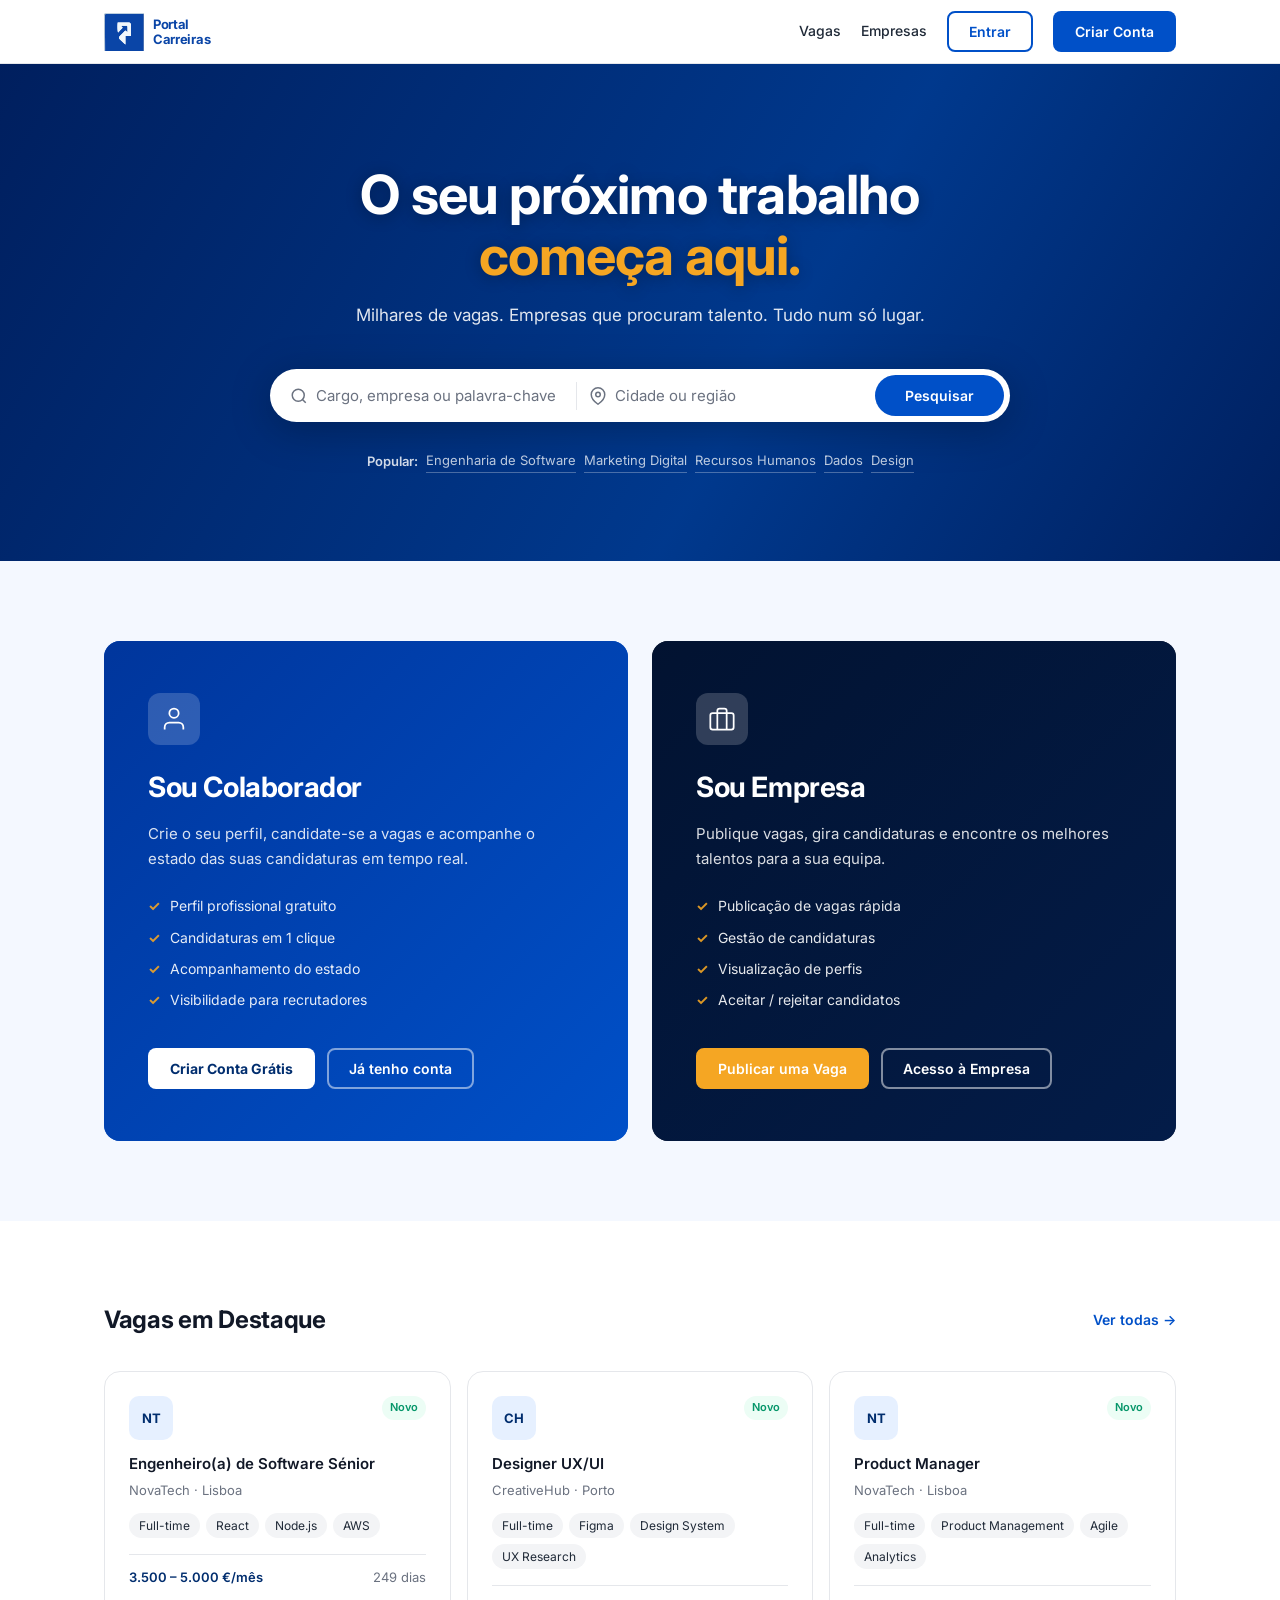
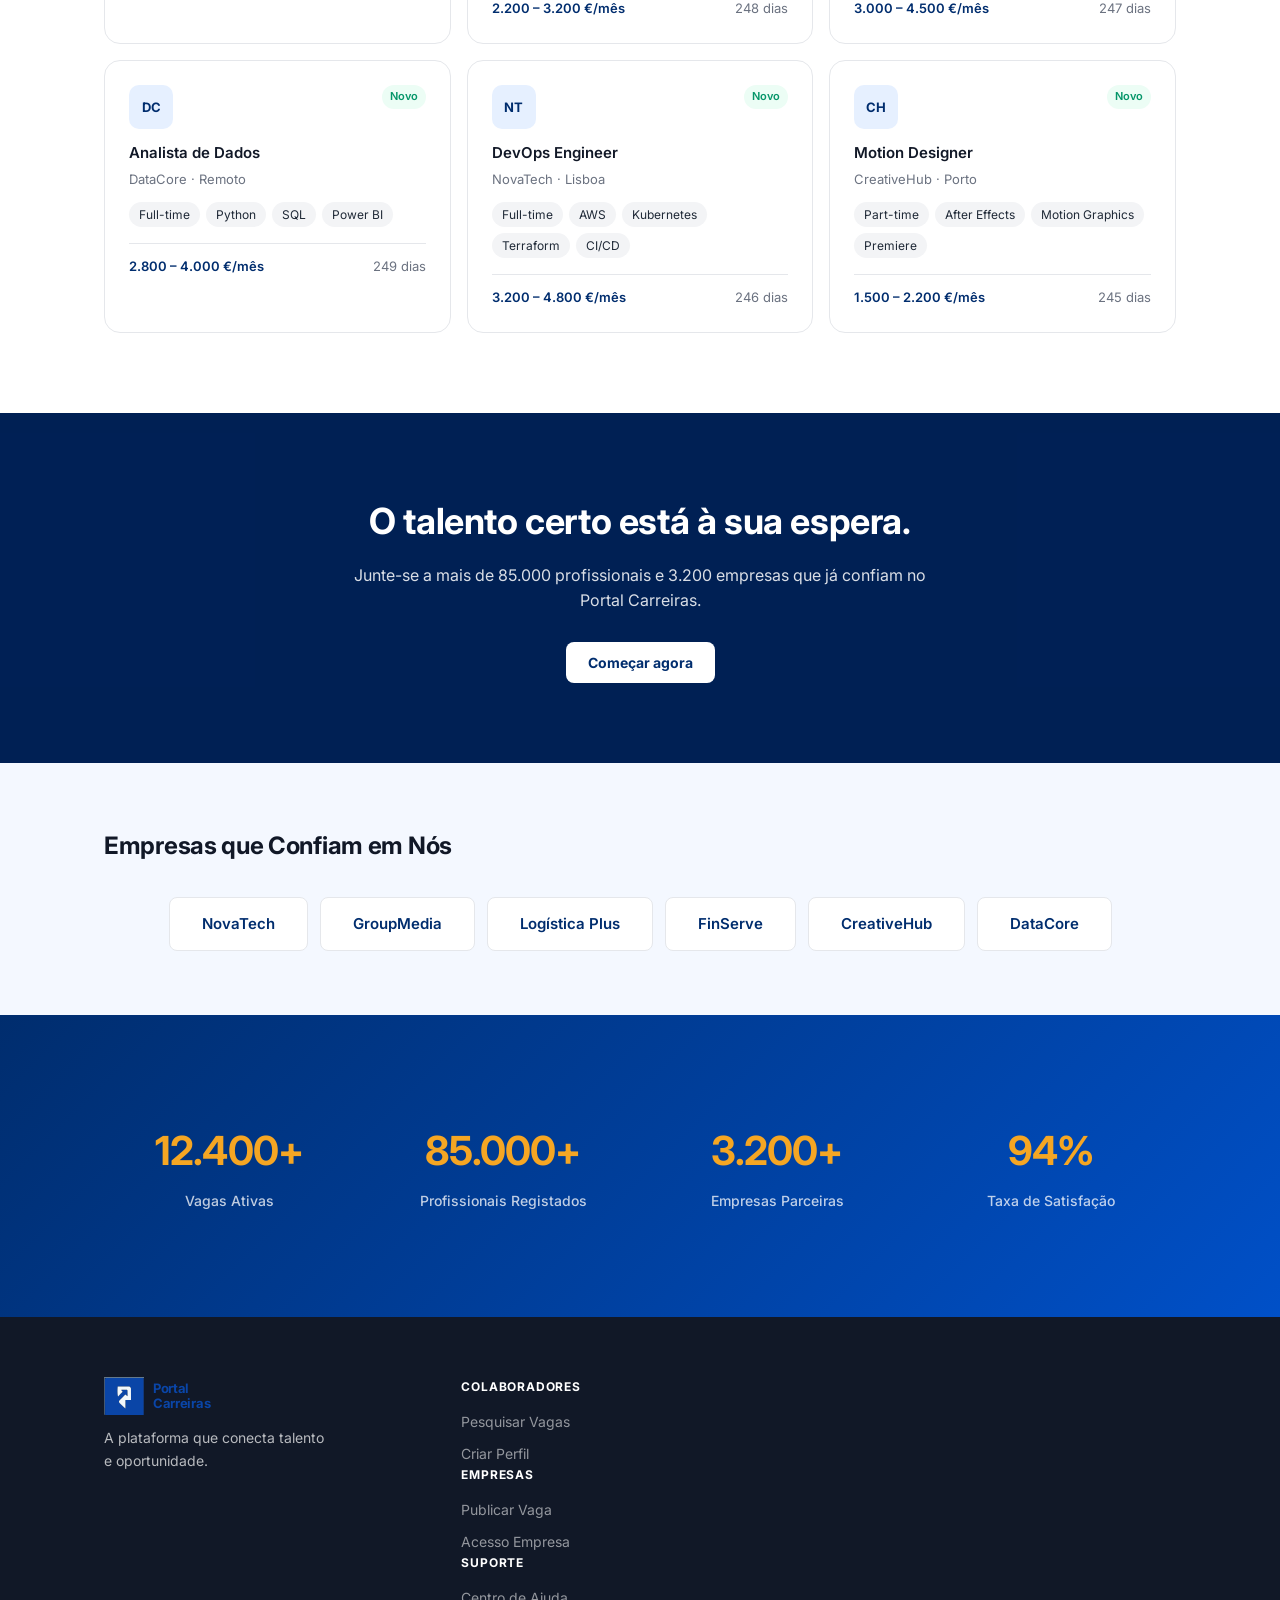
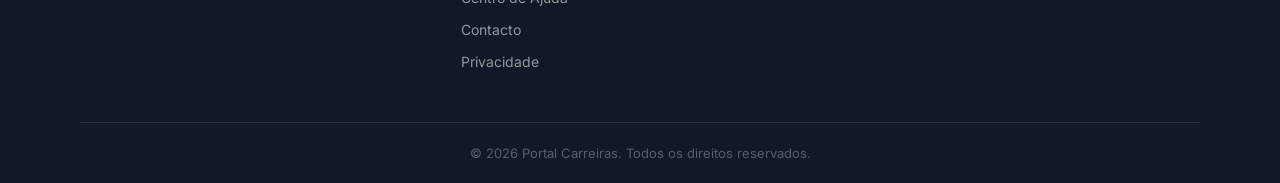
==== index.html @ 39b392de "Primeiro commit — Portal Carreiras Angola Site completo com páginas: index, colaborador, empresa, em" ====
<!DOCTYPE html>
<html lang="pt">
<head>
  <meta charset="UTF-8" />
  <meta name="viewport" content="width=device-width, initial-scale=1.0" />
  <title>Portal Carreiras — Encontre o seu próximo passo</title>
  <link rel="stylesheet" href="styles.css" />
  <link rel="preconnect" href="https://fonts.googleapis.com" />
  <link href="https://fonts.googleapis.com/css2?family=Inter:wght@300;400;500;600;700&display=swap" rel="stylesheet" />
</head>
<body>

  <!-- NAVBAR -->
  <header class="navbar">
    <div class="container navbar__inner">
      <a href="index.html" class="navbar__logo"><img src="logo-icon.svg" alt="Portal Carreiras" /><div class="navbar__logo-text"><span>Portal</span><span>Carreiras</span></div></a>
      <nav class="navbar__links">
        <a href="#vagas">Vagas</a>
        <a href="#empresas">Empresas</a>
        <button class="btn btn--ghost" onclick="openModal('colaborador','login')">Entrar</button>
        <button class="btn btn--primary" onclick="openModal('colaborador','register')">Criar Conta</button>
      </nav>
      <button class="navbar__burger" onclick="toggleMenu()" aria-label="Menu">
        <span></span><span></span><span></span>
      </button>
    </div>
  </header>

  <!-- HERO -->
  <section class="hero">
    <div class="container hero__inner">
      <h1 class="hero__title">O seu próximo trabalho<br><span>começa aqui.</span></h1>
      <p class="hero__subtitle">Milhares de vagas. Empresas que procuram talento. Tudo num só lugar.</p>
      <form class="search-bar" onsubmit="handleSearch(event)">
        <div class="search-bar__field">
          <svg class="search-bar__icon" viewBox="0 0 24 24" fill="none" stroke="currentColor" stroke-width="2"><circle cx="11" cy="11" r="8"/><line x1="21" y1="21" x2="16.65" y2="16.65"/></svg>
          <input type="text" placeholder="Cargo, empresa ou palavra-chave" id="searchQuery" />
        </div>
        <div class="search-bar__divider"></div>
        <div class="search-bar__field">
          <svg class="search-bar__icon" viewBox="0 0 24 24" fill="none" stroke="currentColor" stroke-width="2"><path d="M21 10c0 7-9 13-9 13s-9-6-9-13a9 9 0 0 1 18 0z"/><circle cx="12" cy="10" r="3"/></svg>
          <input type="text" placeholder="Cidade ou região" id="searchLocation" />
        </div>
        <button type="submit" class="btn btn--primary search-bar__btn">Pesquisar</button>
      </form>
      <div class="hero__tags">
        <span>Popular:</span>
        <a href="#" onclick="quickSearch('Engenharia de Software')">Engenharia de Software</a>
        <a href="#" onclick="quickSearch('Marketing Digital')">Marketing Digital</a>
        <a href="#" onclick="quickSearch('Recursos Humanos')">Recursos Humanos</a>
        <a href="#" onclick="quickSearch('Dados')">Dados</a>
        <a href="#" onclick="quickSearch('Design')">Design</a>
      </div>
    </div>
  </section>

  <!-- SPLIT CTA -->
  <section class="split-cta">
    <div class="container">
      <div class="split-cta__grid">
        <div class="split-cta__card split-cta__card--blue">
          <div class="split-cta__icon">
            <svg viewBox="0 0 24 24" fill="none" stroke="currentColor" stroke-width="1.5"><path d="M20 21v-2a4 4 0 0 0-4-4H8a4 4 0 0 0-4 4v2"/><circle cx="12" cy="7" r="4"/></svg>
          </div>
          <h2>Sou Colaborador</h2>
          <p>Crie o seu perfil, candidate-se a vagas e acompanhe o estado das suas candidaturas em tempo real.</p>
          <ul class="split-cta__list">
            <li>Perfil profissional gratuito</li>
            <li>Candidaturas em 1 clique</li>
            <li>Acompanhamento do estado</li>
            <li>Visibilidade para recrutadores</li>
          </ul>
          <div class="split-cta__actions">
            <button class="btn btn--white" onclick="openModal('colaborador','register')">Criar Conta Grátis</button>
            <button class="btn btn--ghost-white" onclick="openModal('colaborador','login')">Já tenho conta</button>
          </div>
        </div>
        <div class="split-cta__card split-cta__card--dark">
          <div class="split-cta__icon">
            <svg viewBox="0 0 24 24" fill="none" stroke="currentColor" stroke-width="1.5"><rect x="2" y="7" width="20" height="14" rx="2"/><path d="M16 21V5a2 2 0 0 0-2-2h-4a2 2 0 0 0-2 2v16"/></svg>
          </div>
          <h2>Sou Empresa</h2>
          <p>Publique vagas, gira candidaturas e encontre os melhores talentos para a sua equipa.</p>
          <ul class="split-cta__list">
            <li>Publicação de vagas rápida</li>
            <li>Gestão de candidaturas</li>
            <li>Visualização de perfis</li>
            <li>Aceitar / rejeitar candidatos</li>
          </ul>
          <div class="split-cta__actions">
            <button class="btn btn--yellow" onclick="openModal('empresa','register')">Publicar uma Vaga</button>
            <button class="btn btn--ghost-white" onclick="openModal('empresa','login')">Acesso à Empresa</button>
          </div>
        </div>
      </div>
    </div>
  </section>

  <!-- VAGAS EM DESTAQUE -->
  <section class="jobs-preview" id="vagas">
    <div class="container">
      <div class="section-header">
        <h2>Vagas em Destaque</h2>
        <a href="#" class="link-more" onclick="openModal('colaborador','login'); return false;">Ver todas →</a>
      </div>
      <div class="jobs-grid" id="jobsGrid"></div>
    </div>
  </section>

  <!-- BANNER -->
  <section class="banner">
    <div class="banner__inner">
      <h2>O talento certo está à sua espera.</h2>
      <p>Junte-se a mais de 85.000 profissionais e 3.200 empresas que já confiam no Portal Carreiras.</p>
      <button class="btn btn--white" onclick="openModal('colaborador','register')">Começar agora</button>
    </div>
  </section>

  <!-- EMPRESAS -->
  <section class="companies" id="empresas">
    <div class="container">
      <div class="section-header"><h2>Empresas que Confiam em Nós</h2></div>
      <div class="companies__logos">
        <div class="company-logo">NovaTech</div>
        <div class="company-logo">GroupMedia</div>
        <div class="company-logo">Logística Plus</div>
        <div class="company-logo">FinServe</div>
        <div class="company-logo">CreativeHub</div>
        <div class="company-logo">DataCore</div>
      </div>
    </div>
  </section>

  <!-- STATS -->
  <section class="stats">
    <div class="container stats__grid">
      <div class="stat"><span class="stat__number">12.400+</span><span class="stat__label">Vagas Ativas</span></div>
      <div class="stat"><span class="stat__number">85.000+</span><span class="stat__label">Profissionais Registados</span></div>
      <div class="stat"><span class="stat__number">3.200+</span><span class="stat__label">Empresas Parceiras</span></div>
      <div class="stat"><span class="stat__number">94%</span><span class="stat__label">Taxa de Satisfação</span></div>
    </div>
  </section>

  <!-- FOOTER -->
  <footer class="footer">
    <div class="container footer__inner">
      <div class="footer__brand">
        <a href="index.html" class="navbar__logo"><img src="logo-icon.svg" alt="Portal Carreiras" /><div class="navbar__logo-text"><span>Portal</span><span>Carreiras</span></div></a>
        <p>A plataforma que conecta talento e oportunidade.</p>
      </div>
      <div class="footer__links">
        <div>
          <h4>Colaboradores</h4>
          <a href="#" onclick="openModal('colaborador','login')">Pesquisar Vagas</a>
          <a href="#" onclick="openModal('colaborador','register')">Criar Perfil</a>
        </div>
        <div>
          <h4>Empresas</h4>
          <a href="#" onclick="openModal('empresa','register')">Publicar Vaga</a>
          <a href="#" onclick="openModal('empresa','login')">Acesso Empresa</a>
        </div>
        <div>
          <h4>Suporte</h4>
          <a href="#">Centro de Ajuda</a>
          <a href="#">Contacto</a>
          <a href="#">Privacidade</a>
        </div>
      </div>
    </div>
    <div class="footer__bottom">
      <p>© 2026 Portal Carreiras. Todos os direitos reservados.</p>
    </div>
  </footer>

  <!-- AUTH MODAL -->
  <div class="modal-overlay" id="modalOverlay" onclick="closeModal()">
    <div class="modal" id="modal" onclick="event.stopPropagation()">
      <button class="modal__close" onclick="closeModal()">
        <svg viewBox="0 0 24 24" fill="none" stroke="currentColor" stroke-width="2"><line x1="18" y1="6" x2="6" y2="18"/><line x1="6" y1="6" x2="18" y2="18"/></svg>
      </button>
      <div class="modal__header">
        <div class="modal__type-tabs">
          <button class="modal__type-tab active" id="tabColaborador" onclick="switchType('colaborador')">
            <svg viewBox="0 0 24 24" fill="none" stroke="currentColor" stroke-width="2"><path d="M20 21v-2a4 4 0 0 0-4-4H8a4 4 0 0 0-4 4v2"/><circle cx="12" cy="7" r="4"/></svg>Colaborador
          </button>
          <button class="modal__type-tab" id="tabEmpresa" onclick="switchType('empresa')">
            <svg viewBox="0 0 24 24" fill="none" stroke="currentColor" stroke-width="2"><rect x="2" y="7" width="20" height="14" rx="2"/><path d="M16 21V5a2 2 0 0 0-2-2h-4a2 2 0 0 0-2 2v16"/></svg>Empresa
          </button>
        </div>
        <div class="modal__action-tabs">
          <button class="modal__action-tab active" id="actionLogin" onclick="switchAction('login')">Entrar</button>
          <button class="modal__action-tab" id="actionRegister" onclick="switchAction('register')">Criar Conta</button>
        </div>
      </div>

      <!-- Login Form -->
      <form class="modal__form" id="loginForm" onsubmit="handleLogin(event)">
        <h3 id="loginTitle">Bem-vindo de volta</h3>
        <p class="modal__form-sub" id="loginSub">Entre na sua conta de colaborador</p>
        <div id="loginAlert"></div>
        <div class="demo-box" id="demoBox">
          <strong>Contas de demonstração</strong>
          <span id="demoCredentials"></span>
        </div>
        <div class="form-group"><label>Email</label><input type="email" id="loginEmail" placeholder="o.seu@email.com" required /></div>
        <div class="form-group"><label>Password</label><input type="password" id="loginPassword" placeholder="••••••••" required /></div>
        <div class="form-group form-group--row">
          <label class="checkbox-label"><input type="checkbox" /> Lembrar-me</label>
          <a href="#" class="link-small">Esqueci a password</a>
        </div>
        <button type="submit" class="btn btn--primary btn--full">Entrar</button>
        <p class="modal__switch">Não tem conta? <a href="#" onclick="switchAction('register')">Criar agora</a></p>
      </form>

      <!-- Register Form -->
      <form class="modal__form hidden" id="registerForm" onsubmit="handleRegister(event)">
        <h3 id="registerTitle">Criar Conta</h3>
        <p class="modal__form-sub" id="registerSub">Registe-se como colaborador</p>
        <div id="registerAlert"></div>
        <div id="colabFields">
          <div class="form-group form-group--half">
            <div><label>Nome</label><input type="text" id="regName" placeholder="Nome" required /></div>
            <div><label>Apelido</label><input type="text" id="regSurname" placeholder="Apelido" required /></div>
          </div>
          <div class="form-group"><label>Cargo / Área</label><input type="text" id="regRole" placeholder="ex: Engenheiro de Software" /></div>
        </div>
        <div id="empresaFields" class="hidden">
          <div class="form-group"><label>Nome da Empresa</label><input type="text" id="regCompanyName" placeholder="ex: Acme Lda." /></div>
          <div class="form-group">
            <label>Sector de Actividade</label>
            <select id="regSector"><option value="">Seleccionar...</option><option>Tecnologia</option><option>Saúde</option><option>Finanças</option><option>Retalho</option><option>Educação</option><option>Outro</option></select>
          </div>
        </div>
        <div class="form-group"><label>Email</label><input type="email" id="regEmail" placeholder="o.seu@email.com" required /></div>
        <div class="form-group"><label>Password</label><input type="password" id="regPassword" placeholder="Mínimo 8 caracteres" required minlength="8" /></div>
        <div class="form-group">
          <label class="checkbox-label"><input type="checkbox" id="regTerms" required /> Aceito os <a href="#">Termos de Uso</a> e a <a href="#">Política de Privacidade</a></label>
        </div>
        <button type="submit" class="btn btn--primary btn--full">Criar Conta</button>
        <p class="modal__switch">Já tem conta? <a href="#" onclick="switchAction('login')">Entrar</a></p>
      </form>
    </div>
  </div>

  <script src="app-data.js"></script>
  <script>
    'use strict';
    let currentType = 'colaborador';
    let currentAction = 'login';

    // Redirect if already logged in
    const _sess = getSession();
    if (_sess) {
      window.location.href = _sess.type === 'empresa' ? '/empresa.html' : '/colaborador.html';
    }

    function openModal(type, action) {
      currentType = type || 'colaborador';
      currentAction = action || 'login';
      renderModal();
      document.getElementById('modalOverlay').classList.add('active');
      document.body.style.overflow = 'hidden';
    }
    function closeModal() {
      document.getElementById('modalOverlay').classList.remove('active');
      document.body.style.overflow = '';
    }
    function renderModal() {
      document.getElementById('tabColaborador').classList.toggle('active', currentType === 'colaborador');
      document.getElementById('tabEmpresa').classList.toggle('active', currentType === 'empresa');
      document.getElementById('actionLogin').classList.toggle('active', currentAction === 'login');
      document.getElementById('actionRegister').classList.toggle('active', currentAction === 'register');
      document.getElementById('loginForm').classList.toggle('hidden', currentAction !== 'login');
      document.getElementById('registerForm').classList.toggle('hidden', currentAction !== 'register');
      document.getElementById('colabFields').classList.toggle('hidden', currentType !== 'colaborador');
      document.getElementById('empresaFields').classList.toggle('hidden', currentType !== 'empresa');
      document.getElementById('loginAlert').innerHTML = '';
      document.getElementById('registerAlert').innerHTML = '';
      const isEmpresa = currentType === 'empresa';
      document.getElementById('loginTitle').textContent    = isEmpresa ? 'Acesso Empresa' : 'Bem-vindo de volta';
      document.getElementById('loginSub').textContent      = isEmpresa ? 'Entre na conta da sua empresa' : 'Entre na sua conta de colaborador';
      document.getElementById('registerTitle').textContent = isEmpresa ? 'Registar Empresa' : 'Criar Conta';
      document.getElementById('registerSub').textContent   = isEmpresa ? 'Publique vagas e encontre talento' : 'Registe-se como colaborador';
      // Demo credentials
      document.getElementById('demoCredentials').innerHTML = isEmpresa
        ? '<br>📧 <code>rh@novatech.pt</code> &nbsp; 🔑 <code>demo123</code><br>📧 <code>rh@creativehub.pt</code> &nbsp; 🔑 <code>demo123</code>'
        : '<br>📧 <code>joao@email.com</code> &nbsp; 🔑 <code>demo123</code><br>📧 <code>ana@email.com</code> &nbsp; 🔑 <code>demo123</code>';
    }
    function switchType(t)   { currentType = t;   renderModal(); }
    function switchAction(a) { currentAction = a; renderModal(); }

    function handleLogin(e) {
      e.preventDefault();
      const email = document.getElementById('loginEmail').value.trim();
      const pass  = document.getElementById('loginPassword').value;
      const user  = loginUser(email, pass);
      if (!user) {
        document.getElementById('loginAlert').innerHTML = '<div class="alert alert--error">Email ou password incorrectos.</div>';
        return;
      }
      if (user.type !== currentType) {
        document.getElementById('loginAlert').innerHTML = `<div class="alert alert--error">Esta conta é do tipo "${user.type === 'empresa' ? 'Empresa' : 'Colaborador'}". Seleccione o tipo correcto.</div>`;
        return;
      }
      setSession(user);
      window.location.href = user.type === 'empresa' ? '/empresa.html' : '/colaborador.html';
    }

    function handleRegister(e) {
      e.preventDefault();
      const isEmpresa = currentType === 'empresa';
      const email = document.getElementById('regEmail').value.trim();
      const password = document.getElementById('regPassword').value;
      const data = isEmpresa
        ? { type: 'empresa', email, password, companyName: document.getElementById('regCompanyName').value.trim(), sector: document.getElementById('regSector').value, avatar: document.getElementById('regCompanyName').value.trim().slice(0,2).toUpperCase() || 'EM' }
        : { type: 'colaborador', email, password, name: document.getElementById('regName').value.trim(), surname: document.getElementById('regSurname').value.trim(), role: document.getElementById('regRole').value.trim(), skills: [], experience: [], education: [], avatar: (document.getElementById('regName').value[0] || '') + (document.getElementById('regSurname').value[0] || '') };
      const result = registerUser(data);
      if (result.error) {
        document.getElementById('registerAlert').innerHTML = `<div class="alert alert--error">${result.error}</div>`;
        return;
      }
      setSession(result.user);
      window.location.href = result.user.type === 'empresa' ? '/empresa.html' : '/colaborador.html';
    }

    function handleSearch(e) {
      e.preventDefault();
      document.getElementById('vagas').scrollIntoView({ behavior: 'smooth' });
    }
    function quickSearch(q) {
      document.getElementById('searchQuery').value = q;
      document.getElementById('vagas').scrollIntoView({ behavior: 'smooth' });
    }
    function toggleMenu() { document.querySelector('.navbar__links').classList.toggle('open'); }
    document.addEventListener('keydown', e => { if (e.key === 'Escape') closeModal(); });
    document.addEventListener('click', e => {
      const nav = document.querySelector('.navbar__links');
      const burger = document.querySelector('.navbar__burger');
      if (nav && nav.classList.contains('open') && !nav.contains(e.target) && !burger.contains(e.target)) nav.classList.remove('open');
    });

    // Render preview jobs on landing
    document.addEventListener('DOMContentLoaded', () => {
      const jobs = getJobs().slice(0, 6);
      const grid = document.getElementById('jobsGrid');
      grid.innerHTML = jobs.map(j => `
        <article class="job-card" onclick="openModal('colaborador','login')">
          <div class="job-card__top">
            <div class="job-card__logo">${j.companyAvatar}</div>
            <span class="job-card__badge badge--new">Novo</span>
          </div>
          <div class="job-card__title">${j.title}</div>
          <div class="job-card__company">${j.companyName} · ${j.location}</div>
          <div class="job-card__tags">
            <span class="job-card__tag">${j.type}</span>
            ${j.tags.map(t => `<span class="job-card__tag">${t}</span>`).join('')}
          </div>
          <div class="job-card__footer">
            <span class="job-card__salary">${j.salary}</span>
            <span>${daysAgo(j.posted)}</span>
          </div>
        </article>
      `).join('');
    });
  </script>
</body>
</html>
---- styles.css ----
/* ========================================
   PORTAL CARREIRAS — STYLES
   ======================================== */

*, *::before, *::after { box-sizing: border-box; margin: 0; padding: 0; }

:root {
  --blue-deep:  #002d6e;
  --blue:       #0050c8;
  --blue-mid:   #1a6ed4;
  --blue-light: #e6f0ff;
  --blue-pale:  #f4f8ff;
  --gold:       #c8860a;
  --gold-light: #f5a623;
  --dark:       #111827;
  --dark-2:     #1f2937;
  --gray:       #6b7280;
  --gray-2:     #9ca3af;
  --gray-light: #f3f4f6;
  --border:     #e5e7eb;
  --white:      #ffffff;
  --green:      #059669;
  --green-bg:   #ecfdf5;
  --red:        #dc2626;
  --red-bg:     #fef2f2;
  --orange:     #d97706;
  --orange-bg:  #fffbeb;
  --radius:     8px;
  --radius-lg:  16px;
  --shadow:     0 1px 3px rgba(0,0,0,.08);
  --shadow-md:  0 4px 16px rgba(0,0,0,.12);
  --shadow-lg:  0 24px 64px rgba(0,0,0,.18);
  --transition: 0.18s ease;
}

html { scroll-behavior: smooth; }

body {
  font-family: 'Inter', system-ui, -apple-system, sans-serif;
  font-size: 15px; color: var(--dark-2); background: var(--white); line-height: 1.6;
}

a { color: var(--blue); text-decoration: none; }
a:hover { text-decoration: underline; }
.container { max-width: 1120px; margin: 0 auto; padding: 0 24px; }

/* ---- BUTTONS ---- */
.btn {
  display: inline-flex; align-items: center; justify-content: center; gap: 6px;
  padding: 10px 20px; border-radius: var(--radius); font-size: 14px; font-weight: 600;
  font-family: inherit; cursor: pointer; border: 2px solid transparent;
  transition: background var(--transition), color var(--transition),
              border-color var(--transition), transform var(--transition), box-shadow var(--transition);
  white-space: nowrap;
}
.btn:hover { text-decoration: none; }
.btn:active { transform: scale(.98); }
.btn--primary   { background: var(--blue); color: var(--white); }
.btn--primary:hover { background: var(--blue-deep); box-shadow: 0 4px 12px rgba(0,80,200,.3); }
.btn--ghost     { background: transparent; color: var(--blue); border-color: var(--blue); }
.btn--ghost:hover { background: var(--blue-light); }
.btn--ghost-white { background: transparent; color: var(--white); border-color: rgba(255,255,255,.5); }
.btn--ghost-white:hover { background: rgba(255,255,255,.12); }
.btn--white     { background: var(--white); color: var(--blue-deep); font-weight: 700; }
.btn--white:hover { background: var(--blue-light); }
.btn--yellow    { background: var(--gold-light); color: var(--white); border-color: var(--gold-light); }
.btn--yellow:hover { background: var(--gold); border-color: var(--gold); }
.btn--danger    { background: var(--red-bg); color: var(--red); border-color: transparent; }
.btn--danger:hover { background: var(--red); color: var(--white); }
.btn--success   { background: var(--green-bg); color: var(--green); border-color: transparent; }
.btn--success:hover { background: var(--green); color: var(--white); }
.btn--sm        { padding: 7px 14px; font-size: 13px; }
.btn--full      { width: 100%; }

/* ---- AVATAR ---- */
.avatar {
  border-radius: 50%; background: var(--blue-light); color: var(--blue-deep);
  display: inline-flex; align-items: center; justify-content: center;
  font-weight: 700; flex-shrink: 0; letter-spacing: -.5px;
}
.avatar--lg { width: 64px; height: 64px; font-size: 22px; }
.avatar--company { border-radius: 12px; }

/* ---- STATUS BADGES ---- */
.status-badge {
  display: inline-flex; align-items: center; gap: 5px;
  font-size: 12px; font-weight: 600; padding: 4px 10px;
  border-radius: 20px; white-space: nowrap;
}
.status-badge::before { content: ''; width: 6px; height: 6px; border-radius: 50%; background: currentColor; opacity: .7; }
.status--pending  { background: var(--gray-light); color: var(--gray); }
.status--analysis { background: var(--blue-light); color: var(--blue); }
.status--accepted { background: var(--green-bg); color: var(--green); }
.status--rejected { background: var(--red-bg); color: var(--red); }

/* ---- NAVBAR ---- */
.navbar {
  position: sticky; top: 0; z-index: 100;
  background: rgba(255,255,255,.97); backdrop-filter: blur(8px);
  border-bottom: 1px solid var(--border); height: 64px;
}
.navbar__inner { display: flex; align-items: center; justify-content: space-between; height: 100%; }
.navbar__logo {
  display: flex; align-items: center; gap: 9px; text-decoration: none; flex-shrink: 0;
}
.navbar__logo img { height: 38px; width: auto; display: block; }
.navbar__logo-text { display: flex; flex-direction: column; line-height: 1.15; }
.navbar__logo-text span { font-size: 13px; font-weight: 700; color: #0A45A7; letter-spacing: -0.3px; }
.navbar__logo:hover { text-decoration: none; opacity: .85; }
.logo-dot { display: none; }
.navbar__links { display: flex; align-items: center; gap: 20px; }
.navbar__links a { font-size: 14px; font-weight: 500; color: var(--dark-2); }
.navbar__links a:hover { color: var(--blue); text-decoration: none; }
.navbar__user { display: flex; align-items: center; gap: 10px; }
.navbar__user-name { font-size: 14px; font-weight: 600; color: var(--dark); }
.navbar__burger { display: none; flex-direction: column; gap: 5px; background: none; border: none; cursor: pointer; padding: 4px; }
.navbar__burger span { display: block; width: 22px; height: 2px; background: var(--dark); border-radius: 2px; }

/* ---- HERO (landing) ---- */
.hero {
  position: relative; padding: 100px 0 88px; color: var(--white); overflow: hidden;
  background-color: var(--blue-deep);
  background-image: url('https://images.unsplash.com/photo-1497366216548-37526070297c?auto=format&fit=crop&w=1920&q=75');
  background-size: cover; background-position: center 40%;
}
.hero::before {
  content: ''; position: absolute; inset: 0;
  background: linear-gradient(120deg, rgba(0,29,92,.88) 0%, rgba(0,60,150,.78) 60%, rgba(0,29,92,.82) 100%);
}
.hero__inner { position: relative; z-index: 1; text-align: center; }
.hero__title { font-size: clamp(32px, 5vw, 54px); font-weight: 700; line-height: 1.13; letter-spacing: -.8px; margin-bottom: 16px; text-shadow: 0 2px 16px rgba(0,0,0,.3); }
.hero__title span { color: var(--gold-light); }
.hero__subtitle { font-size: 17px; opacity: .88; margin-bottom: 40px; }

/* ---- SEARCH BAR ---- */
.search-bar {
  display: flex; align-items: center; background: var(--white); border-radius: 50px;
  box-shadow: 0 8px 40px rgba(0,0,0,.25); max-width: 740px; margin: 0 auto 28px;
  overflow: hidden; padding: 6px 6px 6px 8px;
}
.search-bar__field { display: flex; align-items: center; flex: 1; padding: 0 12px; gap: 8px; }
.search-bar__field input { border: none; outline: none; font-size: 15px; font-family: inherit; color: var(--dark); width: 100%; background: transparent; }
.search-bar__field input::placeholder { color: var(--gray); }
.search-bar__icon { width: 18px; height: 18px; color: var(--gray); flex-shrink: 0; }
.search-bar__divider { width: 1px; height: 28px; background: var(--border); flex-shrink: 0; }
.search-bar__btn { border-radius: 40px; padding: 10px 28px; }
.hero__tags { display: flex; align-items: center; justify-content: center; flex-wrap: wrap; gap: 8px; font-size: 13px; opacity: .82; }
.hero__tags span { font-weight: 600; }
.hero__tags a { color: rgba(255,255,255,.9); border-bottom: 1px solid rgba(255,255,255,.35); padding-bottom: 1px; }
.hero__tags a:hover { text-decoration: none; border-color: white; opacity: 1; }

/* ---- SPLIT CTA ---- */
.split-cta { padding: 80px 0; background: var(--blue-pale); }
.split-cta__grid { display: grid; grid-template-columns: 1fr 1fr; gap: 24px; }
.split-cta__card {
  border-radius: var(--radius-lg); padding: 52px 44px; color: var(--white);
  position: relative; overflow: hidden; background-size: cover; background-position: center;
}
.split-cta__card--blue {
  background-image: url('https://images.unsplash.com/photo-1552664730-d307ca884978?auto=format&fit=crop&w=900&q=75');
  background-color: var(--blue);
}
.split-cta__card--blue::before {
  content: ''; position: absolute; inset: 0;
  background: linear-gradient(135deg, rgba(0,50,150,.88) 0%, rgba(0,80,200,.78) 100%);
}
.split-cta__card--dark {
  background-image: url('https://images.unsplash.com/photo-1486406146926-c627a92ad1ab?auto=format&fit=crop&w=900&q=75');
  background-color: var(--dark);
}
.split-cta__card--dark::before {
  content: ''; position: absolute; inset: 0;
  background: linear-gradient(135deg, rgba(0,18,50,.90) 0%, rgba(0,29,80,.82) 100%);
}
.split-cta__card > * { position: relative; z-index: 1; }
.split-cta__icon { width: 52px; height: 52px; background: rgba(255,255,255,.18); border-radius: 12px; display: flex; align-items: center; justify-content: center; margin-bottom: 20px; }
.split-cta__icon svg { width: 28px; height: 28px; }
.split-cta__card h2 { font-size: 28px; font-weight: 700; margin-bottom: 12px; letter-spacing: -.4px; }
.split-cta__card p { opacity: .85; margin-bottom: 24px; font-size: 15px; line-height: 1.65; }
.split-cta__list { list-style: none; margin-bottom: 36px; display: flex; flex-direction: column; gap: 9px; }
.split-cta__list li { font-size: 14px; opacity: .9; padding-left: 22px; position: relative; }
.split-cta__list li::before { content: '✓'; position: absolute; left: 0; font-weight: 700; color: var(--gold-light); }
.split-cta__actions { display: flex; gap: 12px; flex-wrap: wrap; }

/* ---- JOBS PREVIEW (landing) ---- */
.jobs-preview { padding: 80px 0; }
.section-header { display: flex; align-items: center; justify-content: space-between; margin-bottom: 32px; }
.section-header h2 { font-size: 24px; font-weight: 700; letter-spacing: -.3px; color: var(--dark); }
.link-more { font-size: 14px; font-weight: 600; color: var(--blue); }

/* ---- JOB CARDS ---- */
.jobs-grid { display: grid; grid-template-columns: repeat(auto-fill, minmax(320px, 1fr)); gap: 16px; }
.job-card {
  background: var(--white); border: 1px solid var(--border); border-radius: var(--radius-lg);
  padding: 24px; cursor: pointer;
  transition: box-shadow var(--transition), border-color var(--transition), transform var(--transition);
}
.job-card:hover { box-shadow: var(--shadow-md); border-color: var(--blue); transform: translateY(-2px); }
.job-card__top { display: flex; align-items: flex-start; justify-content: space-between; margin-bottom: 12px; }
.job-card__logo { width: 44px; height: 44px; border-radius: 10px; background: var(--blue-light); display: flex; align-items: center; justify-content: center; font-size: 13px; font-weight: 700; color: var(--blue-deep); flex-shrink: 0; }
.job-card__badge { font-size: 11px; font-weight: 600; padding: 3px 8px; border-radius: 20px; }
.badge--new  { background: var(--green-bg); color: var(--green); }
.badge--blue { background: var(--blue-light); color: var(--blue); }
.badge--applied { background: var(--green-bg); color: var(--green); font-size: 12px; padding: 4px 10px; }
.job-card__title { font-size: 15px; font-weight: 600; margin-bottom: 4px; color: var(--dark); }
.job-card__company { font-size: 13px; color: var(--gray); margin-bottom: 12px; }
.job-card__tags { display: flex; flex-wrap: wrap; gap: 6px; margin-bottom: 16px; }
.job-card__tag { font-size: 12px; padding: 3px 10px; border-radius: 20px; background: var(--gray-light); color: var(--dark-2); }
.job-card__footer { display: flex; align-items: center; justify-content: space-between; font-size: 13px; color: var(--gray); padding-top: 12px; border-top: 1px solid var(--border); }
.job-card__salary { font-weight: 600; color: var(--blue-deep); }

/* ---- BANNER ---- */
.banner {
  position: relative; padding: 80px 0; color: var(--white); overflow: hidden;
  background-color: var(--blue-deep);
  background-image: url('https://images.unsplash.com/photo-1521737604893-d14cc237f11d?auto=format&fit=crop&w=1920&q=75');
  background-size: cover; background-position: center 30%;
}
.banner::before { content: ''; position: absolute; inset: 0; background: rgba(0,29,80,.83); }
.banner__inner { position: relative; z-index: 1; text-align: center; max-width: 640px; margin: 0 auto; padding: 0 24px; }
.banner__inner h2 { font-size: clamp(24px, 4vw, 36px); font-weight: 700; margin-bottom: 12px; letter-spacing: -.4px; }
.banner__inner p { font-size: 16px; opacity: .85; margin-bottom: 28px; }

/* ---- COMPANIES ---- */
.companies { padding: 64px 0; background: var(--blue-pale); }
.companies__logos { display: flex; flex-wrap: wrap; gap: 12px; justify-content: center; }
.company-logo { background: var(--white); border: 1px solid var(--border); border-radius: var(--radius); padding: 14px 32px; font-weight: 600; font-size: 15px; color: var(--blue-deep); }

/* ---- STATS ---- */
.stats { padding: 80px 0; background: linear-gradient(135deg, var(--blue-deep) 0%, var(--blue) 100%); color: var(--white); }
.stats__grid { display: grid; grid-template-columns: repeat(4, 1fr); gap: 24px; text-align: center; }
.stat { padding: 24px; }
.stat__number { display: block; font-size: 40px; font-weight: 700; color: var(--gold-light); letter-spacing: -.8px; margin-bottom: 6px; }
.stat__label { font-size: 14px; color: rgba(255,255,255,.75); font-weight: 500; }

/* ---- FOOTER ---- */
.footer { background: var(--dark); color: rgba(255,255,255,.7); padding-top: 60px; }
.footer__inner { display: grid; grid-template-columns: 1.5fr 1fr 1fr 1fr; gap: 40px; padding-bottom: 48px; border-bottom: 1px solid rgba(255,255,255,.1); }
.footer__brand .navbar__logo { color: var(--white); margin-bottom: 12px; }
.footer__brand p { font-size: 14px; line-height: 1.6; max-width: 220px; }
.footer__links > div { display: flex; flex-direction: column; gap: 10px; }
.footer__links h4 { font-size: 12px; font-weight: 700; color: var(--white); text-transform: uppercase; letter-spacing: .8px; margin-bottom: 4px; }
.footer__links a { font-size: 14px; color: rgba(255,255,255,.55); transition: color var(--transition); }
.footer__links a:hover { color: var(--white); text-decoration: none; }
.footer__bottom { text-align: center; padding: 20px; font-size: 13px; color: rgba(255,255,255,.3); }

/* ---- DASHBOARD LAYOUT ---- */
.dash-body { background: var(--gray-light); min-height: 100vh; }
.dash-navbar { background: var(--white); border-bottom: 1px solid var(--border); height: 64px; position: sticky; top: 0; z-index: 100; }
.dash-navbar .container { display: flex; align-items: center; justify-content: space-between; height: 100%; gap: 24px; }
.dash-nav-links { display: flex; gap: 4px; }
.dash-nav-link {
  display: flex; align-items: center; gap: 6px; padding: 8px 14px;
  border-radius: var(--radius); font-size: 14px; font-weight: 500; color: var(--gray);
  cursor: pointer; border: none; background: none; font-family: inherit;
  transition: background var(--transition), color var(--transition);
  white-space: nowrap;
}
.dash-nav-link svg { width: 16px; height: 16px; flex-shrink: 0; }
.dash-nav-link:hover { background: var(--gray-light); color: var(--dark); text-decoration: none; }
.dash-nav-link.active { background: var(--blue-light); color: var(--blue); font-weight: 600; }

.dash-main { padding: 32px 0 64px; }
.dash-page { display: none; }
.dash-page.active { display: block; }

/* ---- PAGE HEADER ---- */
.page-header { margin-bottom: 28px; }
.page-header h1 { font-size: 22px; font-weight: 700; letter-spacing: -.3px; color: var(--dark); margin-bottom: 4px; }
.page-header p { font-size: 14px; color: var(--gray); }

/* ---- SEARCH / FILTER BAR (dashboard) ---- */
.filter-bar { display: flex; gap: 12px; margin-bottom: 24px; flex-wrap: wrap; }
.filter-bar input, .filter-bar select {
  padding: 9px 14px; border: 1.5px solid var(--border); border-radius: var(--radius);
  font-size: 14px; font-family: inherit; color: var(--dark); background: var(--white);
  outline: none; transition: border-color var(--transition);
}
.filter-bar input { flex: 1; min-width: 200px; }
.filter-bar select { min-width: 160px; }
.filter-bar input:focus, .filter-bar select:focus { border-color: var(--blue); }

/* ---- JOB DETAIL PANEL ---- */
.job-detail-layout { display: grid; grid-template-columns: 1fr 380px; gap: 24px; align-items: start; }
.job-detail-panel {
  background: var(--white); border: 1px solid var(--border); border-radius: var(--radius-lg);
  padding: 28px; position: sticky; top: 88px;
}
.job-detail-panel h2 { font-size: 18px; font-weight: 700; margin-bottom: 4px; }
.job-detail-panel .company { font-size: 14px; color: var(--gray); margin-bottom: 16px; }
.job-detail-panel .meta { display: flex; flex-wrap: wrap; gap: 8px; margin-bottom: 20px; }
.meta-chip { display: flex; align-items: center; gap: 5px; font-size: 13px; color: var(--gray); background: var(--gray-light); padding: 4px 10px; border-radius: 20px; }
.meta-chip svg { width: 13px; height: 13px; }
.job-detail-panel .salary-big { font-size: 20px; font-weight: 700; color: var(--blue-deep); margin-bottom: 20px; }
.job-detail-panel .description { font-size: 14px; color: var(--dark-2); line-height: 1.75; white-space: pre-line; margin-bottom: 24px; }
.job-detail-panel .tags { display: flex; flex-wrap: wrap; gap: 6px; margin-bottom: 24px; }
.job-detail-panel .tags span { font-size: 12px; padding: 4px 10px; border-radius: 20px; background: var(--blue-light); color: var(--blue); font-weight: 500; }
.no-detail { display: flex; flex-direction: column; align-items: center; justify-content: center; padding: 60px 24px; text-align: center; color: var(--gray); }
.no-detail svg { width: 48px; height: 48px; opacity: .3; margin-bottom: 12px; }
.no-detail p { font-size: 14px; }

/* ---- APPLICATIONS TABLE ---- */
.applications-list { display: flex; flex-direction: column; gap: 12px; }
.app-card {
  background: var(--white); border: 1px solid var(--border); border-radius: var(--radius-lg);
  padding: 20px 24px; display: flex; align-items: center; gap: 16px;
  transition: border-color var(--transition), box-shadow var(--transition);
}
.app-card:hover { border-color: var(--blue-mid); box-shadow: var(--shadow); }
.app-card__info { flex: 1; min-width: 0; }
.app-card__title { font-size: 15px; font-weight: 600; color: var(--dark); margin-bottom: 3px; white-space: nowrap; overflow: hidden; text-overflow: ellipsis; }
.app-card__company { font-size: 13px; color: var(--gray); margin-bottom: 6px; }
.app-card__meta { display: flex; align-items: center; gap: 12px; font-size: 12px; color: var(--gray-2); }
.app-card__note { font-size: 13px; color: var(--gray); font-style: italic; margin-top: 6px; }
.app-card__actions { display: flex; align-items: center; gap: 10px; flex-shrink: 0; }
.empty-state { text-align: center; padding: 64px 24px; color: var(--gray); }
.empty-state svg { width: 52px; height: 52px; opacity: .25; margin-bottom: 12px; }
.empty-state h3 { font-size: 16px; font-weight: 600; margin-bottom: 6px; color: var(--dark-2); }
.empty-state p { font-size: 14px; }

/* ---- EMPRESA: JOB MANAGEMENT ---- */
.jobs-list { display: flex; flex-direction: column; gap: 12px; }
.job-manage-card {
  background: var(--white); border: 1px solid var(--border); border-radius: var(--radius-lg);
  padding: 20px 24px; display: flex; align-items: center; gap: 16px;
  transition: border-color var(--transition);
}
.job-manage-card:hover { border-color: var(--blue-mid); }
.job-manage-card__info { flex: 1; min-width: 0; }
.job-manage-card__title { font-size: 15px; font-weight: 600; color: var(--dark); margin-bottom: 3px; }
.job-manage-card__meta { font-size: 13px; color: var(--gray); display: flex; gap: 12px; flex-wrap: wrap; margin-bottom: 6px; }
.job-manage-card__stats { font-size: 13px; color: var(--blue); font-weight: 600; }
.job-manage-card__actions { display: flex; gap: 8px; flex-shrink: 0; }

/* ---- EMPRESA: APPLICANTS LIST ---- */
.applicants-header { display: flex; align-items: center; gap: 12px; margin-bottom: 20px; }
.back-btn { display: flex; align-items: center; gap: 6px; font-size: 14px; font-weight: 500; color: var(--gray); cursor: pointer; background: none; border: none; font-family: inherit; transition: color var(--transition); padding: 0; }
.back-btn:hover { color: var(--blue); }
.back-btn svg { width: 16px; height: 16px; }
.applicant-card {
  background: var(--white); border: 1px solid var(--border); border-radius: var(--radius-lg);
  padding: 20px 24px; display: flex; align-items: center; gap: 16px; margin-bottom: 12px;
  transition: border-color var(--transition), box-shadow var(--transition);
}
.applicant-card:hover { border-color: var(--blue-mid); box-shadow: var(--shadow); }
.applicant-card__info { flex: 1; min-width: 0; }
.applicant-card__name { font-size: 15px; font-weight: 600; color: var(--dark); margin-bottom: 2px; }
.applicant-card__role { font-size: 13px; color: var(--gray); margin-bottom: 6px; }
.applicant-card__meta { font-size: 12px; color: var(--gray-2); }
.applicant-card__actions { display: flex; align-items: center; gap: 8px; flex-shrink: 0; flex-wrap: wrap; justify-content: flex-end; }
.status-select {
  padding: 6px 10px; border: 1.5px solid var(--border); border-radius: var(--radius);
  font-size: 13px; font-family: inherit; color: var(--dark); background: var(--white);
  outline: none; cursor: pointer; transition: border-color var(--transition);
}
.status-select:focus { border-color: var(--blue); }

/* ---- PUBLISH JOB FORM ---- */
.form-card { background: var(--white); border: 1px solid var(--border); border-radius: var(--radius-lg); padding: 32px; max-width: 720px; }
.form-card h2 { font-size: 18px; font-weight: 700; margin-bottom: 24px; }
.form-group { margin-bottom: 18px; }
.form-group label { display: block; font-size: 13px; font-weight: 600; margin-bottom: 6px; color: var(--dark-2); }
.form-group input[type="text"],
.form-group input[type="email"],
.form-group input[type="password"],
.form-group textarea,
.form-group select {
  width: 100%; padding: 10px 14px; border: 1.5px solid var(--border); border-radius: var(--radius);
  font-size: 14px; font-family: inherit; color: var(--dark); background: var(--white);
  outline: none; transition: border-color var(--transition), box-shadow var(--transition);
}
.form-group textarea { resize: vertical; min-height: 120px; }
.form-group input:focus,
.form-group textarea:focus,
.form-group select:focus { border-color: var(--blue); box-shadow: 0 0 0 3px rgba(0,80,200,.08); }
.form-group--half { display: grid; grid-template-columns: 1fr 1fr; gap: 16px; }
.form-group--half > div { margin-bottom: 0; }
.form-hint { font-size: 12px; color: var(--gray); margin-top: 4px; }
.form-group--row { display: flex; align-items: center; justify-content: space-between; }
.checkbox-label { display: flex !important; align-items: center; gap: 8px; font-weight: 400 !important; font-size: 13px !important; cursor: pointer; }
.checkbox-label input { width: auto; }
.link-small { font-size: 13px; }

/* ---- PROFILE MODAL ---- */
.modal-overlay {
  position: fixed; inset: 0; background: rgba(0,10,40,.55); backdrop-filter: blur(6px);
  display: flex; align-items: center; justify-content: center; z-index: 200; padding: 20px;
  opacity: 0; visibility: hidden; transition: opacity .2s, visibility .2s;
}
.modal-overlay.active { opacity: 1; visibility: visible; }
.modal {
  background: var(--white); border-radius: var(--radius-lg); width: 100%; max-width: 600px;
  max-height: 88vh; overflow-y: auto; position: relative; padding: 32px;
  transform: translateY(14px); transition: transform .22s cubic-bezier(.22,1,.36,1);
  box-shadow: var(--shadow-lg);
}
.modal-overlay.active .modal { transform: translateY(0); }
.modal__close { position: absolute; top: 16px; right: 16px; background: none; border: none; cursor: pointer; color: var(--gray); padding: 4px; border-radius: 6px; transition: var(--transition); }
.modal__close:hover { background: var(--gray-light); color: var(--dark); }
.modal__close svg { width: 20px; height: 20px; display: block; }

/* profile inside modal */
.profile-header { display: flex; align-items: center; gap: 16px; margin-bottom: 24px; padding-bottom: 24px; border-bottom: 1px solid var(--border); }
.profile-header__info h2 { font-size: 20px; font-weight: 700; margin-bottom: 3px; }
.profile-header__info .role { font-size: 14px; color: var(--gray); margin-bottom: 8px; }
.profile-header__info .meta { display: flex; gap: 12px; font-size: 13px; color: var(--gray-2); }
.profile-section { margin-bottom: 24px; }
.profile-section h3 { font-size: 13px; font-weight: 700; text-transform: uppercase; letter-spacing: .6px; color: var(--gray); margin-bottom: 12px; }
.profile-about { font-size: 14px; color: var(--dark-2); line-height: 1.7; }
.skills-list { display: flex; flex-wrap: wrap; gap: 6px; }
.skill-tag { font-size: 12px; padding: 4px 12px; border-radius: 20px; background: var(--blue-light); color: var(--blue); font-weight: 500; }
.exp-item { margin-bottom: 16px; }
.exp-item:last-child { margin-bottom: 0; }
.exp-item__title { font-size: 14px; font-weight: 600; color: var(--dark); margin-bottom: 2px; }
.exp-item__company { font-size: 13px; color: var(--blue); margin-bottom: 2px; }
.exp-item__period { font-size: 12px; color: var(--gray); margin-bottom: 4px; }
.exp-item__desc { font-size: 13px; color: var(--gray); line-height: 1.6; }
.profile-actions { display: flex; gap: 10px; padding-top: 20px; border-top: 1px solid var(--border); margin-top: 8px; }

/* ---- AUTH MODAL (landing) ---- */
.modal__header { margin-bottom: 28px; }
.modal__type-tabs { display: flex; gap: 8px; margin-bottom: 20px; }
.modal__type-tab {
  flex: 1; display: flex; align-items: center; justify-content: center; gap: 6px;
  padding: 10px; border: 2px solid var(--border); border-radius: var(--radius);
  background: none; cursor: pointer; font-size: 14px; font-weight: 600;
  font-family: inherit; color: var(--gray); transition: var(--transition);
}
.modal__type-tab svg { width: 16px; height: 16px; }
.modal__type-tab.active { border-color: var(--blue); color: var(--blue); background: var(--blue-light); }
.modal__type-tab:hover:not(.active) { border-color: #c0c0c0; color: var(--dark); }
.modal__action-tabs { display: flex; background: var(--gray-light); border-radius: var(--radius); padding: 4px; }
.modal__action-tab { flex: 1; padding: 8px; border: none; background: none; border-radius: 6px; font-size: 14px; font-weight: 600; font-family: inherit; color: var(--gray); cursor: pointer; transition: var(--transition); }
.modal__action-tab.active { background: var(--white); color: var(--dark); box-shadow: var(--shadow); }
.modal__form h3 { font-size: 20px; font-weight: 700; margin-bottom: 4px; letter-spacing: -.3px; }
.modal__form-sub { font-size: 14px; color: var(--gray); margin-bottom: 24px; }
.modal__switch { text-align: center; font-size: 13px; color: var(--gray); margin-top: 16px; }
.modal__success { text-align: center; padding: 16px 0 8px; }
.success-icon { width: 64px; height: 64px; background: var(--green-bg); border-radius: 50%; display: flex; align-items: center; justify-content: center; margin: 0 auto 20px; }
.success-icon svg { width: 30px; height: 30px; color: var(--green); }
.modal__success h3 { font-size: 22px; font-weight: 700; margin-bottom: 8px; }
.modal__success p { color: var(--gray); margin-bottom: 24px; font-size: 15px; }

/* ---- ALERTS ---- */
.alert { padding: 12px 16px; border-radius: var(--radius); font-size: 14px; margin-bottom: 16px; }
.alert--error { background: var(--red-bg); color: var(--red); border: 1px solid #fca5a5; }
.alert--success { background: var(--green-bg); color: var(--green); border: 1px solid #6ee7b7; }
.alert--info { background: var(--blue-light); color: var(--blue); border: 1px solid #93c5fd; }

/* demo credentials box */
.demo-box { background: var(--blue-pale); border: 1px solid #bfdbfe; border-radius: var(--radius); padding: 12px 16px; margin-bottom: 20px; font-size: 13px; color: var(--blue-deep); }
.demo-box strong { display: block; margin-bottom: 6px; font-size: 12px; text-transform: uppercase; letter-spacing: .5px; }
.demo-box code { background: rgba(0,80,200,.1); padding: 1px 5px; border-radius: 3px; font-family: monospace; }

/* ---- TOAST ---- */
.toast-container { position: fixed; bottom: 24px; right: 24px; z-index: 999; display: flex; flex-direction: column; gap: 8px; }
.toast {
  background: var(--dark); color: var(--white); padding: 12px 18px;
  border-radius: var(--radius); font-size: 13px; font-weight: 500;
  box-shadow: var(--shadow-md); animation: slideIn .2s ease;
  max-width: 320px;
}
.toast--success { background: var(--green); }
.toast--error   { background: var(--red); }
@keyframes slideIn { from { opacity: 0; transform: translateY(12px); } to { opacity: 1; transform: translateY(0); } }

/* ---- STARS ---- */
.star { font-size: 18px; color: var(--gold-light); line-height: 1; }
.star--interactive { cursor: pointer; transition: transform .1s; }
.star--interactive:hover { transform: scale(1.2); }
.stars-row { display: flex; gap: 2px; align-items: center; }
.rating-num { font-size: 13px; font-weight: 600; color: var(--dark); margin-left: 4px; }
.rating-count { font-size: 12px; color: var(--gray); margin-left: 4px; }

/* ---- REVIEWS ---- */
.review-card { background: var(--white); border: 1px solid var(--border); border-radius: var(--radius-lg); padding: 20px 24px; margin-bottom: 12px; }
.review-card__header { display: flex; align-items: flex-start; justify-content: space-between; margin-bottom: 8px; }
.review-card__title { font-size: 15px; font-weight: 600; color: var(--dark); margin-bottom: 4px; }
.review-card__meta { font-size: 12px; color: var(--gray); }
.review-card__body { font-size: 14px; color: var(--dark-2); line-height: 1.7; margin-top: 8px; }
.review-form { background: var(--blue-pale); border: 1px solid #bfdbfe; border-radius: var(--radius-lg); padding: 24px; margin-bottom: 24px; }
.review-form h3 { font-size: 15px; font-weight: 700; margin-bottom: 16px; }

/* ---- CHAT ---- */
.chat-container { display: flex; flex-direction: column; gap: 10px; padding: 16px 0; max-height: 360px; overflow-y: auto; }
.chat-bubble { max-width: 75%; padding: 10px 14px; border-radius: 16px; font-size: 14px; line-height: 1.5; }
.chat-bubble--in  { background: var(--gray-light); color: var(--dark); border-bottom-left-radius: 4px; align-self: flex-start; }
.chat-bubble--out { background: var(--blue); color: var(--white); border-bottom-right-radius: 4px; align-self: flex-end; }
.chat-bubble__meta { font-size: 11px; opacity: .6; margin-top: 4px; }
.chat-input-row { display: flex; gap: 8px; padding-top: 12px; border-top: 1px solid var(--border); }
.chat-input-row input { flex: 1; padding: 10px 14px; border: 1.5px solid var(--border); border-radius: 24px; font-size: 14px; font-family: inherit; outline: none; }
.chat-input-row input:focus { border-color: var(--blue); }
.chat-empty { text-align: center; padding: 32px; color: var(--gray); font-size: 14px; }
.unread-dot { width: 8px; height: 8px; border-radius: 50%; background: var(--red); display: inline-block; margin-left: 4px; vertical-align: middle; }

/* ---- INTERVIEWS ---- */
.interview-card { background: var(--blue-pale); border: 1px solid #bfdbfe; border-radius: var(--radius-lg); padding: 16px 20px; display: flex; align-items: center; gap: 14px; }
.interview-card__icon { width: 44px; height: 44px; background: var(--blue); border-radius: 10px; display: flex; align-items: center; justify-content: center; flex-shrink: 0; }
.interview-card__icon svg { width: 22px; height: 22px; color: white; }
.interview-card__info { flex: 1; }
.interview-card__title { font-size: 14px; font-weight: 600; color: var(--dark); margin-bottom: 3px; }
.interview-card__meta { font-size: 13px; color: var(--gray); }
.interview-card__actions { display: flex; gap: 8px; flex-shrink: 0; }
.status-badge--interview-pending  { background: var(--orange-bg); color: var(--orange); }
.status-badge--interview-confirmed{ background: var(--green-bg);  color: var(--green); }
.status-badge--interview-canceled { background: var(--red-bg);    color: var(--red); }

/* ---- ALERTS ---- */
.alert-item { background: var(--white); border: 1px solid var(--border); border-radius: var(--radius-lg); padding: 16px 20px; display: flex; align-items: center; gap: 14px; margin-bottom: 10px; }
.alert-item__info { flex: 1; }
.alert-item__query { font-size: 14px; font-weight: 600; color: var(--dark); margin-bottom: 2px; }
.alert-item__meta  { font-size: 12px; color: var(--gray); }
.alert-item__freq  { font-size: 12px; font-weight: 600; padding: 3px 10px; border-radius: 20px; background: var(--blue-light); color: var(--blue); }

/* ---- CHARTS (pure CSS) ---- */
.chart-bar-wrap { display: flex; flex-direction: column; gap: 10px; }
.chart-bar-row  { display: flex; align-items: center; gap: 10px; }
.chart-bar-label{ font-size: 13px; color: var(--dark-2); min-width: 120px; text-align: right; }
.chart-bar-track{ flex: 1; background: var(--gray-light); border-radius: 6px; height: 24px; overflow: hidden; }
.chart-bar-fill { height: 100%; border-radius: 6px; background: linear-gradient(90deg, var(--blue) 0%, var(--blue-mid) 100%); transition: width .6s ease; display: flex; align-items: center; padding-left: 8px; }
.chart-bar-val  { font-size: 12px; font-weight: 700; color: white; }
.chart-donut-wrap { display: flex; gap: 24px; align-items: center; flex-wrap: wrap; }
.chart-legend { display: flex; flex-direction: column; gap: 8px; }
.chart-legend-item { display: flex; align-items: center; gap: 8px; font-size: 13px; color: var(--dark-2); }
.chart-legend-dot { width: 10px; height: 10px; border-radius: 50%; flex-shrink: 0; }
.stat-row { display: grid; grid-template-columns: repeat(3, 1fr); gap: 12px; margin-bottom: 20px; }
.stat-mini { background: var(--white); border: 1px solid var(--border); border-radius: var(--radius); padding: 16px; text-align: center; }
.stat-mini__val { font-size: 28px; font-weight: 700; color: var(--blue); letter-spacing: -.5px; }
.stat-mini__label { font-size: 12px; color: var(--gray); margin-top: 2px; font-weight: 500; }

/* ---- SHARE BUTTONS ---- */
.share-row { display: flex; gap: 8px; flex-wrap: wrap; }
.share-btn { display: inline-flex; align-items: center; gap: 6px; padding: 7px 14px; border-radius: var(--radius); font-size: 13px; font-weight: 600; border: 1.5px solid var(--border); background: var(--white); cursor: pointer; transition: var(--transition); }
.share-btn:hover { border-color: var(--blue); color: var(--blue); }
.share-btn svg { width: 14px; height: 14px; }

/* ---- SCREENING QUESTIONS ---- */
.screening-card { background: var(--blue-pale); border: 1px solid #bfdbfe; border-radius: var(--radius-lg); padding: 20px; margin-bottom: 20px; }
.screening-card h4 { font-size: 14px; font-weight: 700; margin-bottom: 12px; color: var(--blue-deep); }
.screening-q { margin-bottom: 14px; }
.screening-q label { font-size: 13px; font-weight: 600; color: var(--dark); margin-bottom: 6px; display: block; }
.screening-q-answer { width: 100%; padding: 8px 12px; border: 1.5px solid var(--border); border-radius: var(--radius); font-size: 14px; font-family: inherit; outline: none; }
.screening-q-answer:focus { border-color: var(--blue); }
.screening-q-yesno { display: flex; gap: 12px; }
.screening-q-yesno label { display: flex; align-items: center; gap: 6px; font-size: 14px; font-weight: 400; cursor: pointer; }

/* ---- FEATURED JOB ---- */
.job-card--featured { border-color: var(--gold-light); background: linear-gradient(135deg, #fffbeb 0%, #fff 60%); }
.job-card--featured .featured-badge { display: inline-flex; align-items: center; gap: 4px; font-size: 11px; font-weight: 700; padding: 3px 8px; border-radius: 20px; background: var(--gold-light); color: white; }

/* ---- SALARY ESTIMATE ---- */
.salary-insight { background: var(--green-bg); border: 1px solid #6ee7b7; border-radius: var(--radius); padding: 10px 14px; font-size: 13px; color: #065f46; margin-bottom: 16px; }
.salary-insight strong { font-weight: 700; }

/* ---- COMPANY PUBLIC PAGE ---- */
.company-cover { height: 160px; border-radius: var(--radius-lg) var(--radius-lg) 0 0; position: relative; display: flex; align-items: flex-end; padding: 20px 28px; }
.company-cover__avatar { width: 72px; height: 72px; border-radius: 16px; border: 4px solid white; font-size: 24px; font-weight: 700; display: flex; align-items: center; justify-content: center; background: white; box-shadow: var(--shadow-md); flex-shrink: 0; }
.company-profile-card { background: var(--white); border: 1px solid var(--border); border-radius: var(--radius-lg); overflow: hidden; margin-bottom: 24px; }
.company-profile-card__body { padding: 20px 28px 28px; }
.company-profile-card__name { font-size: 22px; font-weight: 700; margin-bottom: 4px; }
.company-profile-card__sector { font-size: 14px; color: var(--gray); margin-bottom: 12px; }
.company-profile-card__meta { display: flex; flex-wrap: wrap; gap: 16px; font-size: 13px; color: var(--gray); margin-bottom: 16px; }
.company-profile-card__meta span { display: flex; align-items: center; gap: 5px; }
.company-tabs { display: flex; border-bottom: 2px solid var(--border); margin-bottom: 24px; gap: 0; }
.company-tab { padding: 12px 20px; font-size: 14px; font-weight: 500; color: var(--gray); cursor: pointer; border-bottom: 2px solid transparent; margin-bottom: -2px; transition: var(--transition); background: none; border-left: none; border-right: none; border-top: none; font-family: inherit; }
.company-tab.active { color: var(--blue); border-bottom-color: var(--blue); font-weight: 600; }
.company-tab:hover:not(.active) { color: var(--dark); }
.company-tabpage { display: none; }
.company-tabpage.active { display: block; }

/* ---- SEARCH HISTORY DROPDOWN ---- */
.search-history-wrap { position: relative; flex: 1; }
.search-history-dropdown { position: absolute; top: 100%; left: 0; right: 0; background: var(--white); border: 1px solid var(--border); border-radius: var(--radius); box-shadow: var(--shadow-md); z-index: 50; max-height: 200px; overflow-y: auto; }
.search-history-item { display: flex; align-items: center; gap: 8px; padding: 10px 14px; font-size: 14px; color: var(--dark-2); cursor: pointer; }
.search-history-item:hover { background: var(--gray-light); }
.search-history-item svg { width: 14px; height: 14px; color: var(--gray); flex-shrink: 0; }

/* ---- NOTIFICATION BANNER ---- */
.notif-banner { background: linear-gradient(135deg, var(--blue-deep) 0%, var(--blue) 100%); color: white; padding: 12px 20px; border-radius: var(--radius); margin-bottom: 20px; display: flex; align-items: center; gap: 12px; }
.notif-banner svg { width: 20px; height: 20px; flex-shrink: 0; }
.notif-banner p { flex: 1; font-size: 14px; }
.notif-banner button { background: rgba(255,255,255,.2); border: none; border-radius: 6px; color: white; padding: 4px 10px; font-size: 13px; cursor: pointer; }

/* ---- AVAILABILITY BADGE ---- */
.avail-badge { display: inline-flex; align-items: center; gap: 6px; font-size: 12px; font-weight: 600; padding: 4px 10px; border-radius: 20px; }
.avail-badge::before { content: ''; width: 7px; height: 7px; border-radius: 50%; display: inline-block; }
.avail--active   { background: #dcfce7; color: #15803d; }
.avail--active::before   { background: #22c55e; }
.avail--open     { background: #fef9c3; color: #854d0e; }
.avail--open::before     { background: #eab308; }
.avail--unavailable { background: var(--gray-light); color: var(--gray); }
.avail--unavailable::before { background: var(--gray-2); }

/* ---- KANBAN PIPELINE ---- */
.kanban-board { display: grid; grid-template-columns: repeat(5, 1fr); gap: 14px; overflow-x: auto; padding-bottom: 12px; }
.kanban-col { background: var(--gray-light); border-radius: var(--radius-lg); min-width: 180px; }
.kanban-col__header { padding: 12px 14px; border-bottom: 1px solid var(--border); display: flex; align-items: center; justify-content: space-between; }
.kanban-col__title { font-size: 12px; font-weight: 700; text-transform: uppercase; letter-spacing: .5px; }
.kanban-col__count { font-size: 12px; font-weight: 700; background: var(--white); border-radius: 20px; padding: 2px 8px; color: var(--dark); }
.kanban-col__body { padding: 10px; display: flex; flex-direction: column; gap: 8px; min-height: 200px; }
.kanban-card { background: var(--white); border: 1px solid var(--border); border-radius: var(--radius); padding: 12px; cursor: pointer; transition: var(--transition); }
.kanban-card:hover { border-color: var(--blue); box-shadow: var(--shadow); }
.kanban-card__name { font-size: 13px; font-weight: 700; color: var(--dark); margin-bottom: 4px; }
.kanban-card__role { font-size: 12px; color: var(--gray); margin-bottom: 6px; }
.kanban-card__date { font-size: 11px; color: var(--gray-2); }
.kanban-col--pendente .kanban-col__title   { color: #92400e; }
.kanban-col--analise  .kanban-col__title   { color: var(--blue); }
.kanban-col--entrevista .kanban-col__title { color: #7c3aed; }
.kanban-col--aceite   .kanban-col__title   { color: var(--green); }
.kanban-col--rejeitado .kanban-col__title  { color: var(--red); }

/* ---- CANDIDATE CARD (search) ---- */
.candidate-card { background: var(--white); border: 1px solid var(--border); border-radius: var(--radius-lg); padding: 20px; display: flex; align-items: flex-start; gap: 16px; margin-bottom: 12px; transition: var(--transition); }
.candidate-card:hover { border-color: var(--blue); }
.candidate-card__info { flex: 1; min-width: 0; }
.candidate-card__name { font-size: 16px; font-weight: 700; color: var(--dark); margin-bottom: 4px; }
.candidate-card__role { font-size: 13px; color: var(--blue); font-weight: 500; margin-bottom: 8px; }
.candidate-card__meta { font-size: 12px; color: var(--gray); display: flex; flex-wrap: wrap; gap: 10px; margin-bottom: 8px; }
.candidate-card__skills { display: flex; flex-wrap: wrap; gap: 5px; }

/* ---- NOTIFICATIONS PANEL ---- */
.notif-btn { position: relative; }
.notif-dot { position: absolute; top: 2px; right: 2px; width: 8px; height: 8px; background: #ef4444; border-radius: 50%; border: 1.5px solid var(--white); }
.notif-dropdown { position: absolute; top: calc(100% + 8px); right: 0; width: 340px; background: var(--white); border: 1px solid var(--border); border-radius: var(--radius-lg); box-shadow: var(--shadow-md); z-index: 200; overflow: hidden; }
.notif-dropdown__header { padding: 14px 16px; border-bottom: 1px solid var(--border); display: flex; align-items: center; justify-content: space-between; }
.notif-dropdown__title { font-size: 14px; font-weight: 700; color: var(--dark); }
.notif-item { padding: 12px 16px; border-bottom: 1px solid var(--border); cursor: pointer; transition: var(--transition); display: flex; gap: 12px; align-items: flex-start; }
.notif-item:last-child { border-bottom: none; }
.notif-item:hover { background: var(--gray-light); }
.notif-item--unread { background: var(--blue-pale); }
.notif-item--unread:hover { background: var(--blue-light); }
.notif-item__icon { width: 34px; height: 34px; border-radius: 50%; display: flex; align-items: center; justify-content: center; font-size: 15px; flex-shrink: 0; }
.notif-item__icon--status  { background: #dcfce7; }
.notif-item__icon--message { background: var(--blue-pale); }
.notif-item__icon--interview { background: #f3e8ff; }
.notif-item__icon--alert { background: var(--orange-bg); }
.notif-item__body { flex: 1; min-width: 0; }
.notif-item__title { font-size: 13px; font-weight: 700; color: var(--dark); margin-bottom: 2px; }
.notif-item__msg { font-size: 12px; color: var(--gray); line-height: 1.5; white-space: nowrap; overflow: hidden; text-overflow: ellipsis; }
.notif-item__date { font-size: 11px; color: var(--gray-2); margin-top: 3px; }
.notif-empty { padding: 24px; text-align: center; font-size: 13px; color: var(--gray); }

/* ---- Q&A ---- */
.qa-item { border: 1px solid var(--border); border-radius: var(--radius-lg); overflow: hidden; margin-bottom: 12px; }
.qa-item__question { padding: 16px 18px; display: flex; align-items: flex-start; gap: 12px; }
.qa-item__q-icon { font-size: 18px; flex-shrink: 0; line-height: 1.4; }
.qa-item__q-text { font-size: 14px; font-weight: 600; color: var(--dark); flex: 1; }
.qa-item__meta { font-size: 12px; color: var(--gray); margin-top: 3px; }
.qa-item__answer { padding: 14px 18px; background: var(--blue-pale); border-top: 1px solid var(--border); display: flex; gap: 12px; align-items: flex-start; }
.qa-item__a-icon { font-size: 18px; flex-shrink: 0; line-height: 1.4; }
.qa-item__a-text { font-size: 14px; color: var(--dark-2); line-height: 1.65; flex: 1; }
.qa-item__a-meta { font-size: 12px; color: var(--blue); margin-top: 4px; font-weight: 600; }
.qa-unanswered { background: var(--gray-light); border-top: 1px solid var(--border); padding: 10px 18px; font-size: 12px; color: var(--gray); font-style: italic; }

/* ---- SKILL TESTS ---- */
.test-card { background: var(--white); border: 1px solid var(--border); border-radius: var(--radius-lg); padding: 18px 20px; transition: var(--transition); }
.test-card:hover { border-color: var(--blue); }
.test-card__header { display: flex; align-items: flex-start; justify-content: space-between; margin-bottom: 8px; }
.test-card__name { font-size: 15px; font-weight: 700; color: var(--dark); }
.test-card__cat { font-size: 11px; font-weight: 700; text-transform: uppercase; letter-spacing: .5px; color: var(--blue); background: var(--blue-pale); padding: 3px 9px; border-radius: 20px; }
.test-card__meta { font-size: 12px; color: var(--gray); display: flex; gap: 12px; margin-bottom: 12px; }
.test-card__result { display: flex; align-items: center; gap: 10px; margin-bottom: 10px; }
.test-score-bar { flex: 1; height: 8px; background: var(--gray-light); border-radius: 4px; overflow: hidden; }
.test-score-fill { height: 100%; border-radius: 4px; background: var(--blue); }
.test-score-fill--pass { background: var(--green); }
.test-score-fill--fail { background: var(--red); }
.test-score-val { font-size: 13px; font-weight: 700; min-width: 36px; text-align: right; }
.test-badge { display: inline-flex; align-items: center; gap: 5px; font-size: 12px; font-weight: 600; padding: 4px 10px; border-radius: 20px; }
.test-badge--pass { background: #dcfce7; color: #15803d; }
.test-badge--fail { background: #fee2e2; color: #b91c1c; }
.tests-grid { display: grid; grid-template-columns: repeat(auto-fill, minmax(280px, 1fr)); gap: 16px; }

/* ---- EVENTS ---- */
.event-card { background: var(--white); border: 1px solid var(--border); border-radius: var(--radius-lg); padding: 20px; transition: var(--transition); display: flex; gap: 16px; align-items: flex-start; }
.event-card:hover { border-color: var(--blue); }
.event-card__date-box { background: var(--blue); color: white; border-radius: var(--radius); padding: 10px 14px; text-align: center; min-width: 56px; flex-shrink: 0; }
.event-card__day { font-size: 22px; font-weight: 800; line-height: 1; }
.event-card__month { font-size: 10px; font-weight: 700; text-transform: uppercase; letter-spacing: .5px; margin-top: 2px; }
.event-card__info { flex: 1; }
.event-card__title { font-size: 15px; font-weight: 700; color: var(--dark); margin-bottom: 6px; }
.event-card__meta { font-size: 12px; color: var(--gray); display: flex; flex-wrap: wrap; gap: 10px; margin-bottom: 8px; }
.event-card__desc { font-size: 13px; color: var(--dark-2); line-height: 1.6; }
.event-card__actions { display: flex; flex-direction: column; gap: 8px; align-items: flex-end; flex-shrink: 0; }

/* ---- JOB COMPARISON ---- */
.compare-btn { background: none; border: 1.5px dashed var(--border); border-radius: var(--radius); padding: 5px 10px; font-size: 12px; font-weight: 600; color: var(--gray); cursor: pointer; transition: var(--transition); }
.compare-btn:hover, .compare-btn.selected { border-color: var(--blue); color: var(--blue); background: var(--blue-pale); }
.compare-bar { position: fixed; bottom: 0; left: 0; right: 0; background: var(--blue-deep); color: white; padding: 14px 24px; display: flex; align-items: center; gap: 16px; z-index: 300; box-shadow: 0 -4px 20px rgba(0,0,0,.2); transform: translateY(100%); transition: transform .3s ease; }
.compare-bar.visible { transform: translateY(0); }
.compare-bar__label { font-size: 14px; font-weight: 600; }
.compare-bar__jobs { display: flex; gap: 8px; flex: 1; flex-wrap: wrap; }
.compare-bar__job-tag { background: rgba(255,255,255,.15); border-radius: var(--radius); padding: 5px 12px; font-size: 13px; display: flex; align-items: center; gap: 8px; }
.compare-bar__job-tag button { background: none; border: none; color: rgba(255,255,255,.7); cursor: pointer; font-size: 16px; line-height: 1; padding: 0 2px; }

.compare-table { width: 100%; border-collapse: collapse; }
.compare-table th, .compare-table td { padding: 12px 16px; text-align: left; border-bottom: 1px solid var(--border); font-size: 13px; }
.compare-table th { font-size: 11px; font-weight: 700; text-transform: uppercase; letter-spacing: .5px; color: var(--gray); background: var(--gray-light); }
.compare-table tr:last-child td { border-bottom: none; }
.compare-table .job-col { font-weight: 700; color: var(--blue); }

/* ---- SALARY CALCULATOR ---- */
.salary-calc { background: var(--white); border: 1px solid var(--border); border-radius: var(--radius-lg); overflow: hidden; }
.salary-calc__header { background: var(--blue-deep); color: white; padding: 24px 28px; }
.salary-calc__header h2 { font-size: 20px; font-weight: 700; margin-bottom: 4px; }
.salary-calc__header p { font-size: 14px; opacity: .8; }
.salary-calc__form { padding: 24px 28px; background: var(--gray-light); border-bottom: 1px solid var(--border); display: grid; grid-template-columns: 1fr 1fr auto; gap: 14px; align-items: end; }
.salary-calc__result { padding: 28px; }
.salary-range { display: grid; grid-template-columns: repeat(3, 1fr); gap: 20px; margin-bottom: 24px; }
.salary-level { text-align: center; padding: 20px; border-radius: var(--radius-lg); border: 1px solid var(--border); }
.salary-level--junior { background: #f0fdf4; border-color: #bbf7d0; }
.salary-level--pleno  { background: var(--blue-pale); border-color: #bfdbfe; }
.salary-level--senior { background: #fdf4ff; border-color: #e9d5ff; }
.salary-level__label { font-size: 11px; font-weight: 700; text-transform: uppercase; letter-spacing: .5px; color: var(--gray); margin-bottom: 10px; }
.salary-level__range { font-size: 20px; font-weight: 800; color: var(--dark); letter-spacing: -.3px; margin-bottom: 6px; }
.salary-level__sub { font-size: 12px; color: var(--gray); }
.salary-bar-section { margin-top: 16px; }
.salary-bar-row { display: flex; align-items: center; gap: 12px; margin-bottom: 10px; }
.salary-bar-label { font-size: 12px; font-weight: 600; color: var(--dark); min-width: 70px; }
.salary-bar-track { flex: 1; height: 12px; background: var(--gray-light); border-radius: 6px; overflow: hidden; }
.salary-bar-fill { height: 100%; border-radius: 6px; }
.salary-bar-fill--junior { background: #4ade80; }
.salary-bar-fill--pleno  { background: var(--blue); }
.salary-bar-fill--senior { background: #a855f7; }
.salary-bar-val { font-size: 12px; font-weight: 700; color: var(--dark-2); min-width: 120px; }

/* ---- JOB CLOSED STATE ---- */
.app-card--closed { border-color: #e5e7eb; background: #fafafa; }
.job-closed-banner {
  width: 100%; display: flex; align-items: center; gap: 8px;
  background: #fff7ed; border: 1px solid #fed7aa; border-radius: 8px;
  padding: 8px 12px; font-size: 13px; color: #92400e;
}
.job-closed-tag {
  display: inline-block; font-size: 11px; font-weight: 600;
  background: #f3f4f6; color: #6b7280; border-radius: 4px;
  padding: 1px 7px; margin-left: 6px; vertical-align: middle;
}

/* ---- REPORT FILTERS ---- */
.report-filters { background: var(--white); border: 1px solid var(--border); border-radius: 12px; padding: 16px 20px; margin-bottom: 24px; }
.report-filters__row { display: flex; align-items: flex-end; gap: 12px; flex-wrap: wrap; }
.filter-group { display: flex; flex-direction: column; gap: 5px; }
.filter-group label { font-size: 11px; font-weight: 700; color: var(--dark-2); text-transform: uppercase; letter-spacing: .4px; }
.filter-group input[type="date"],
.filter-group select { font-size: 13px; padding: 8px 10px; border: 1px solid var(--border); border-radius: 8px; background: var(--bg); color: var(--dark); min-width: 120px; outline: none; }
.filter-group input[type="date"]:focus,
.filter-group select:focus { border-color: var(--blue); }
.filter-group--wide select { min-width: 210px; }
.filter-group--actions { flex-direction: row; align-items: flex-end; gap: 8px; margin-left: auto; }

/* ---- UTILS ---- */
.hidden { display: none !important; }
.divider { height: 1px; background: var(--border); margin: 20px 0; }

/* ---- RESPONSIVE ---- */
@media (max-width: 900px) {
  .split-cta__grid { grid-template-columns: 1fr; }
  .stats__grid { grid-template-columns: repeat(2, 1fr); }
  .footer__inner { grid-template-columns: 1fr 1fr; }
  .job-detail-layout { grid-template-columns: 1fr; }
  .job-detail-panel { position: static; }
}
@media (max-width: 640px) {
  .navbar__links { display: none; }
  .navbar__links.open { display: flex; flex-direction: column; position: absolute; top: 64px; left: 0; right: 0; background: var(--white); padding: 20px 24px; border-bottom: 1px solid var(--border); gap: 12px; box-shadow: var(--shadow-md); }
  .navbar__burger { display: flex; }
  .hero { padding: 60px 0 64px; }
  .search-bar { flex-direction: column; border-radius: var(--radius-lg); padding: 12px; gap: 8px; }
  .search-bar__divider { width: 100%; height: 1px; }
  .search-bar__field { padding: 4px 8px; }
  .search-bar__btn { width: 100%; border-radius: var(--radius); }
  .split-cta__card { padding: 36px 28px; }
  .stats__grid { grid-template-columns: repeat(2, 1fr); }
  .footer__inner { grid-template-columns: 1fr; gap: 28px; }
  .modal { padding: 24px 20px; }
  .form-group--half { grid-template-columns: 1fr; }
  .app-card { flex-wrap: wrap; }
  .applicant-card { flex-wrap: wrap; }
  .applicant-card__actions { width: 100%; }
  .job-manage-card { flex-wrap: wrap; }
  .dash-nav-links { overflow-x: auto; }
}
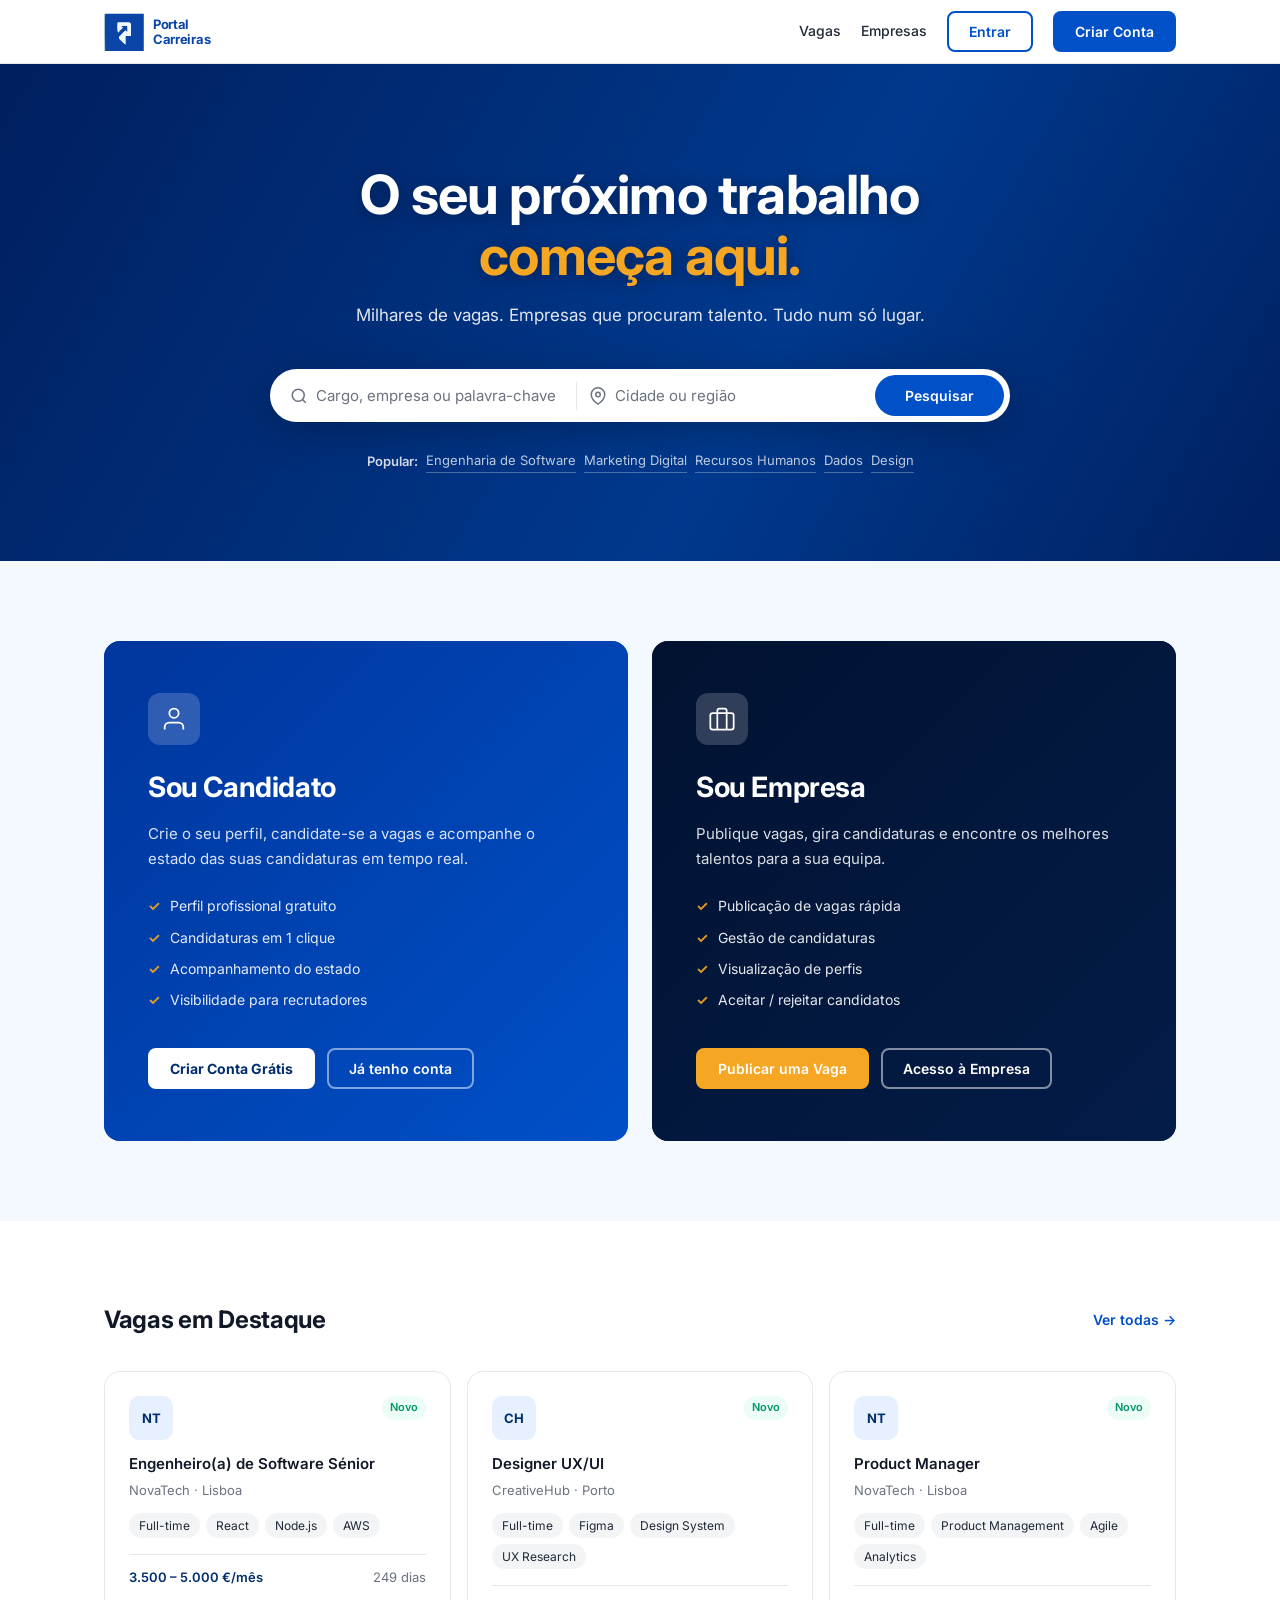
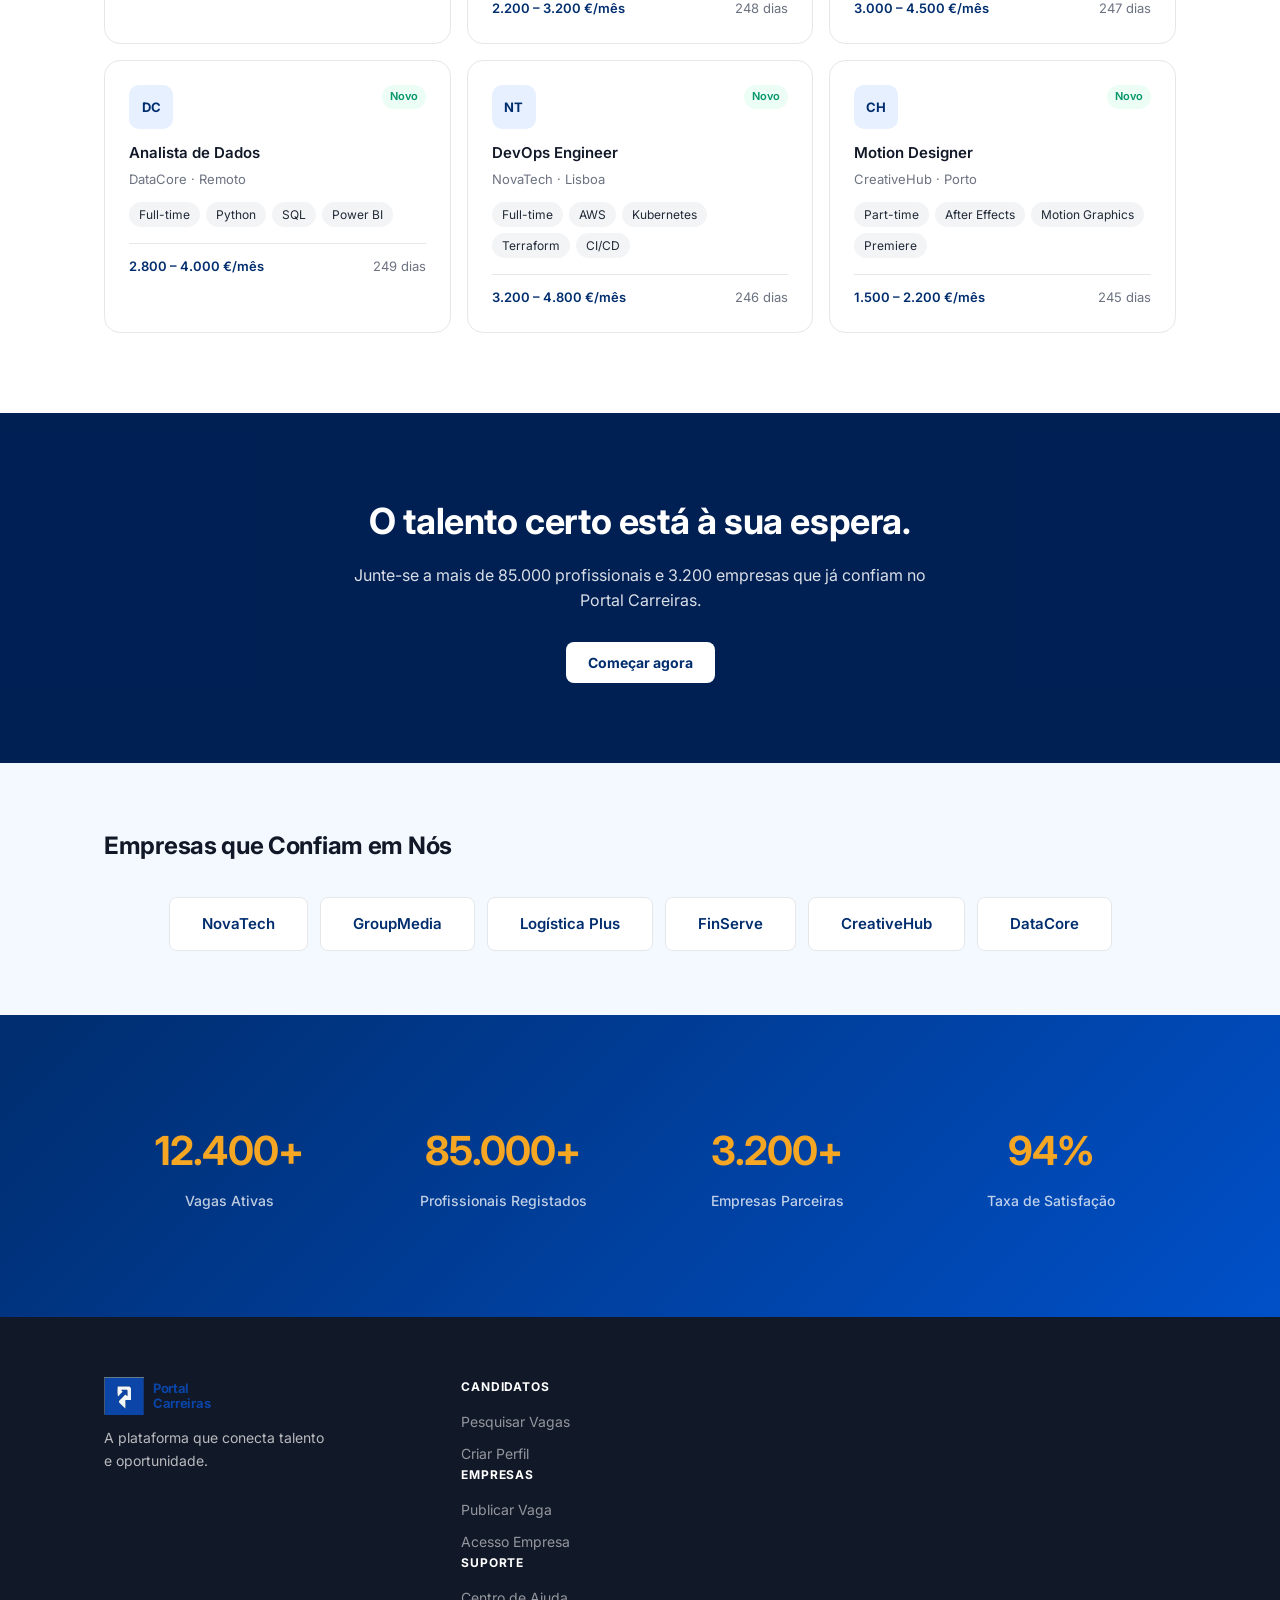
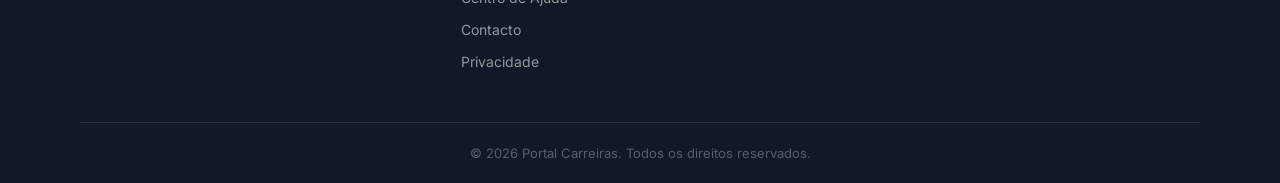
==== commit 06c991ec: "Texto: substituir 'colaborador' por 'candidato' em todo o texto visível" ====
--- a/index.html
+++ b/index.html
@@ -62,7 +62,7 @@
           <div class="split-cta__icon">
             <svg viewBox="0 0 24 24" fill="none" stroke="currentColor" stroke-width="1.5"><path d="M20 21v-2a4 4 0 0 0-4-4H8a4 4 0 0 0-4 4v2"/><circle cx="12" cy="7" r="4"/></svg>
           </div>
-          <h2>Sou Colaborador</h2>
+          <h2>Sou Candidato</h2>
           <p>Crie o seu perfil, candidate-se a vagas e acompanhe o estado das suas candidaturas em tempo real.</p>
           <ul class="split-cta__list">
             <li>Perfil profissional gratuito</li>
@@ -150,7 +150,7 @@
       </div>
       <div class="footer__links">
         <div>
-          <h4>Colaboradores</h4>
+          <h4>Candidatos</h4>
           <a href="#" onclick="openModal('colaborador','login')">Pesquisar Vagas</a>
           <a href="#" onclick="openModal('colaborador','register')">Criar Perfil</a>
         </div>
@@ -181,7 +181,7 @@
       <div class="modal__header">
         <div class="modal__type-tabs">
           <button class="modal__type-tab active" id="tabColaborador" onclick="switchType('colaborador')">
-            <svg viewBox="0 0 24 24" fill="none" stroke="currentColor" stroke-width="2"><path d="M20 21v-2a4 4 0 0 0-4-4H8a4 4 0 0 0-4 4v2"/><circle cx="12" cy="7" r="4"/></svg>Colaborador
+            <svg viewBox="0 0 24 24" fill="none" stroke="currentColor" stroke-width="2"><path d="M20 21v-2a4 4 0 0 0-4-4H8a4 4 0 0 0-4 4v2"/><circle cx="12" cy="7" r="4"/></svg>Candidato
           </button>
           <button class="modal__type-tab" id="tabEmpresa" onclick="switchType('empresa')">
             <svg viewBox="0 0 24 24" fill="none" stroke="currentColor" stroke-width="2"><rect x="2" y="7" width="20" height="14" rx="2"/><path d="M16 21V5a2 2 0 0 0-2-2h-4a2 2 0 0 0-2 2v16"/></svg>Empresa
@@ -196,7 +196,7 @@
       <!-- Login Form -->
       <form class="modal__form" id="loginForm" onsubmit="handleLogin(event)">
         <h3 id="loginTitle">Bem-vindo de volta</h3>
-        <p class="modal__form-sub" id="loginSub">Entre na sua conta de colaborador</p>
+        <p class="modal__form-sub" id="loginSub">Entre na sua conta de candidato</p>
         <div id="loginAlert"></div>
         <div class="demo-box" id="demoBox">
           <strong>Contas de demonstração</strong>
@@ -213,14 +213,14 @@
       </form>
 
       <!-- Register Form -->
-      <form class="modal__form hidden" id="registerForm" onsubmit="handleRegister(event)">
+      <form class="modal__form hidden" id="registerForm" onsubmit="handleRegister(event)" novalidate>
         <h3 id="registerTitle">Criar Conta</h3>
-        <p class="modal__form-sub" id="registerSub">Registe-se como colaborador</p>
+        <p class="modal__form-sub" id="registerSub">Registe-se como candidato</p>
         <div id="registerAlert"></div>
         <div id="colabFields">
           <div class="form-group form-group--half">
-            <div><label>Nome</label><input type="text" id="regName" placeholder="Nome" required /></div>
-            <div><label>Apelido</label><input type="text" id="regSurname" placeholder="Apelido" required /></div>
+            <div><label>Nome</label><input type="text" id="regName" placeholder="Nome" /></div>
+            <div><label>Apelido</label><input type="text" id="regSurname" placeholder="Apelido" /></div>
           </div>
           <div class="form-group"><label>Cargo / Área</label><input type="text" id="regRole" placeholder="ex: Engenheiro de Software" /></div>
         </div>
@@ -251,7 +251,7 @@
     // Redirect if already logged in
     const _sess = getSession();
     if (_sess) {
-      window.location.href = _sess.type === 'empresa' ? '/empresa.html' : '/colaborador.html';
+      goTo(_sess.type === 'empresa' ? 'empresa.html' : 'colaborador.html');
     }
 
     function openModal(type, action) {
@@ -278,9 +278,9 @@
       document.getElementById('registerAlert').innerHTML = '';
       const isEmpresa = currentType === 'empresa';
       document.getElementById('loginTitle').textContent    = isEmpresa ? 'Acesso Empresa' : 'Bem-vindo de volta';
-      document.getElementById('loginSub').textContent      = isEmpresa ? 'Entre na conta da sua empresa' : 'Entre na sua conta de colaborador';
+      document.getElementById('loginSub').textContent      = isEmpresa ? 'Entre na conta da sua empresa' : 'Entre na sua conta de candidato';
       document.getElementById('registerTitle').textContent = isEmpresa ? 'Registar Empresa' : 'Criar Conta';
-      document.getElementById('registerSub').textContent   = isEmpresa ? 'Publique vagas e encontre talento' : 'Registe-se como colaborador';
+      document.getElementById('registerSub').textContent   = isEmpresa ? 'Publique vagas e encontre talento' : 'Registe-se como candidato';
       // Demo credentials
       document.getElementById('demoCredentials').innerHTML = isEmpresa
         ? '<br>📧 <code>rh@novatech.pt</code> &nbsp; 🔑 <code>demo123</code><br>📧 <code>rh@creativehub.pt</code> &nbsp; 🔑 <code>demo123</code>'
@@ -299,28 +299,45 @@
         return;
       }
       if (user.type !== currentType) {
-        document.getElementById('loginAlert').innerHTML = `<div class="alert alert--error">Esta conta é do tipo "${user.type === 'empresa' ? 'Empresa' : 'Colaborador'}". Seleccione o tipo correcto.</div>`;
+        document.getElementById('loginAlert').innerHTML = `<div class="alert alert--error">Esta conta é do tipo "${user.type === 'empresa' ? 'Empresa' : 'Candidato'}". Seleccione o tipo correcto.</div>`;
         return;
       }
       setSession(user);
-      window.location.href = user.type === 'empresa' ? '/empresa.html' : '/colaborador.html';
+      goTo(user.type === 'empresa' ? 'empresa.html' : 'colaborador.html');
     }
 
     function handleRegister(e) {
       e.preventDefault();
       const isEmpresa = currentType === 'empresa';
-      const email = document.getElementById('regEmail').value.trim();
+      const email    = document.getElementById('regEmail').value.trim();
       const password = document.getElementById('regPassword').value;
+      const terms    = document.getElementById('regTerms').checked;
+      const alertEl  = document.getElementById('registerAlert');
+
+      // Validação manual
+      if (isEmpresa) {
+        const companyName = document.getElementById('regCompanyName').value.trim();
+        if (!companyName) { alertEl.innerHTML = '<div class="alert alert--error">Indique o nome da empresa.</div>'; return; }
+      } else {
+        const name    = document.getElementById('regName').value.trim();
+        const surname = document.getElementById('regSurname').value.trim();
+        if (!name || !surname) { alertEl.innerHTML = '<div class="alert alert--error">Indique o nome e apelido.</div>'; return; }
+      }
+      if (!email)              { alertEl.innerHTML = '<div class="alert alert--error">Indique o seu email.</div>'; return; }
+      if (password.length < 8) { alertEl.innerHTML = '<div class="alert alert--error">A password deve ter pelo menos 8 caracteres.</div>'; return; }
+      if (!terms)              { alertEl.innerHTML = '<div class="alert alert--error">Deve aceitar os Termos de Uso para continuar.</div>'; return; }
+
       const data = isEmpresa
         ? { type: 'empresa', email, password, companyName: document.getElementById('regCompanyName').value.trim(), sector: document.getElementById('regSector').value, avatar: document.getElementById('regCompanyName').value.trim().slice(0,2).toUpperCase() || 'EM' }
         : { type: 'colaborador', email, password, name: document.getElementById('regName').value.trim(), surname: document.getElementById('regSurname').value.trim(), role: document.getElementById('regRole').value.trim(), skills: [], experience: [], education: [], avatar: (document.getElementById('regName').value[0] || '') + (document.getElementById('regSurname').value[0] || '') };
+
       const result = registerUser(data);
       if (result.error) {
-        document.getElementById('registerAlert').innerHTML = `<div class="alert alert--error">${result.error}</div>`;
+        alertEl.innerHTML = `<div class="alert alert--error">${result.error}</div>`;
         return;
       }
       setSession(result.user);
-      window.location.href = result.user.type === 'empresa' ? '/empresa.html' : '/colaborador.html';
+      goTo(result.user.type === 'empresa' ? 'empresa.html' : 'colaborador.html');
     }
 
     function handleSearch(e) {
